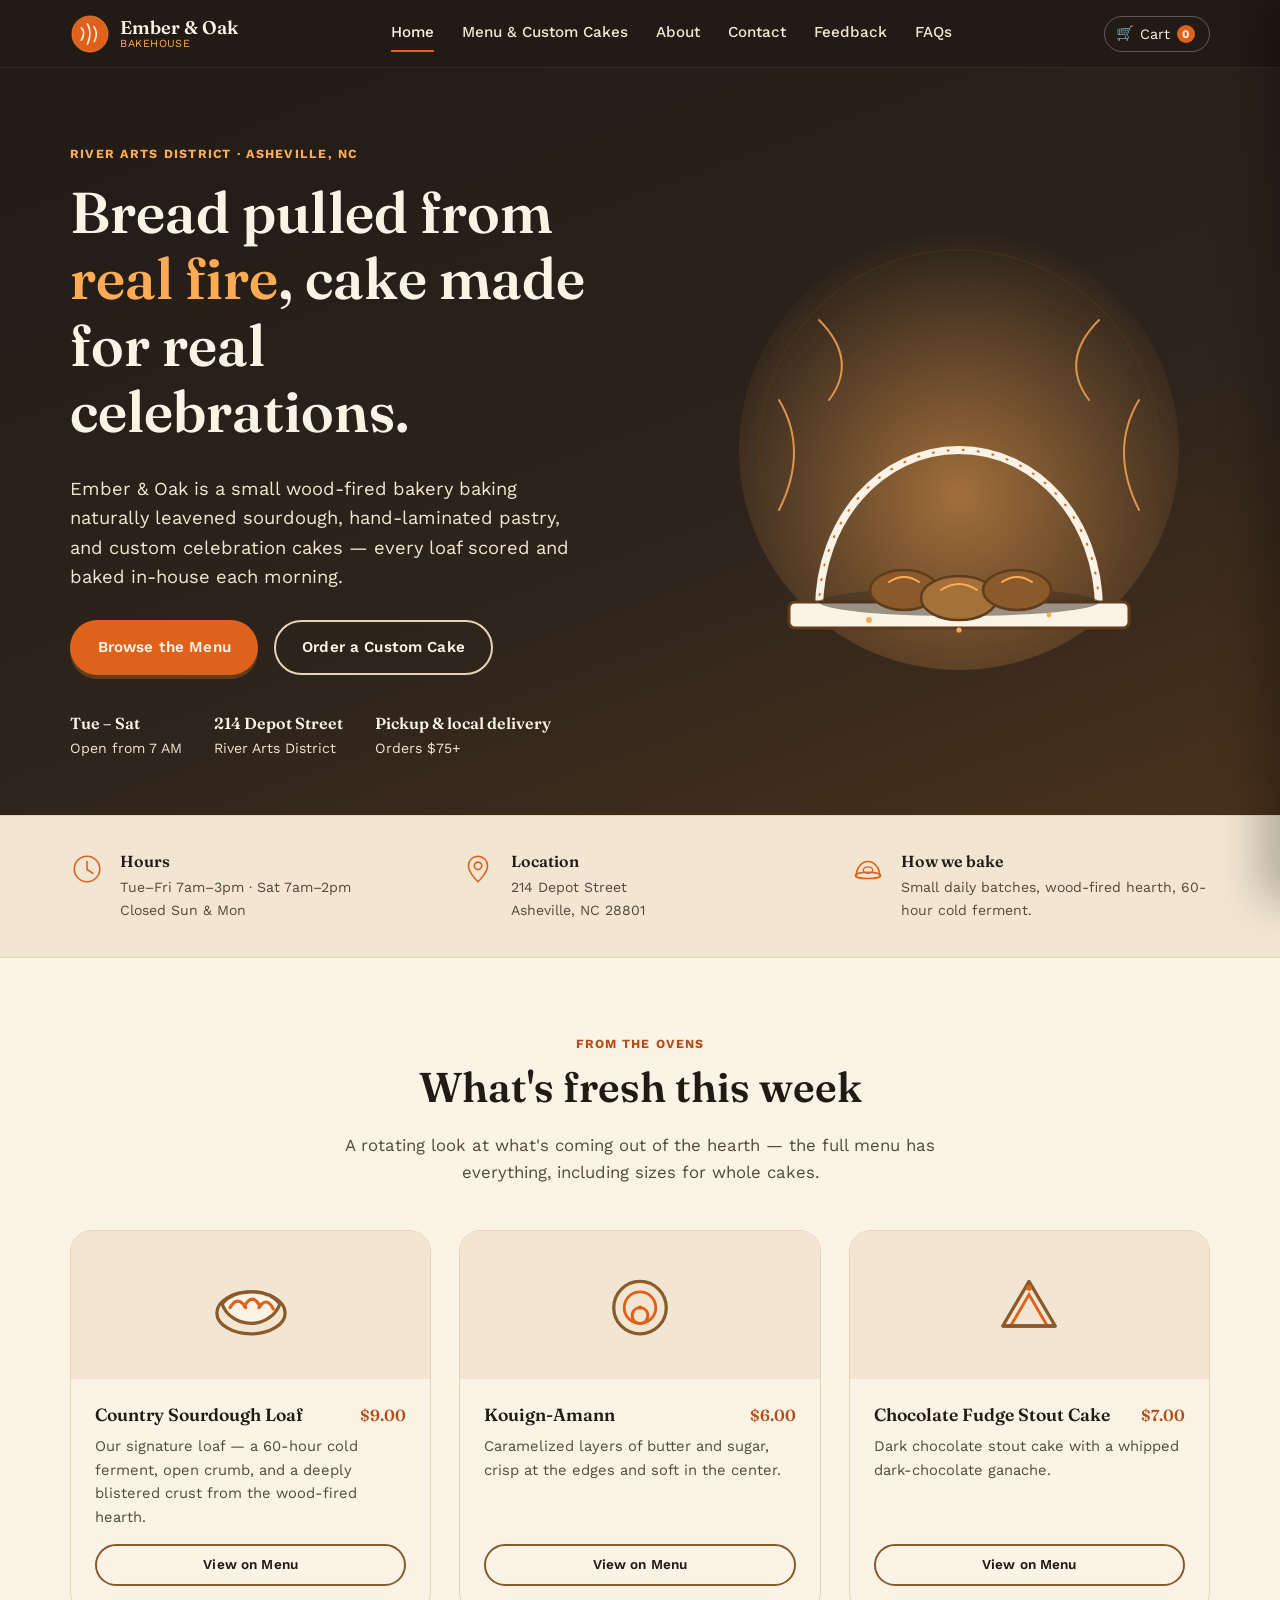
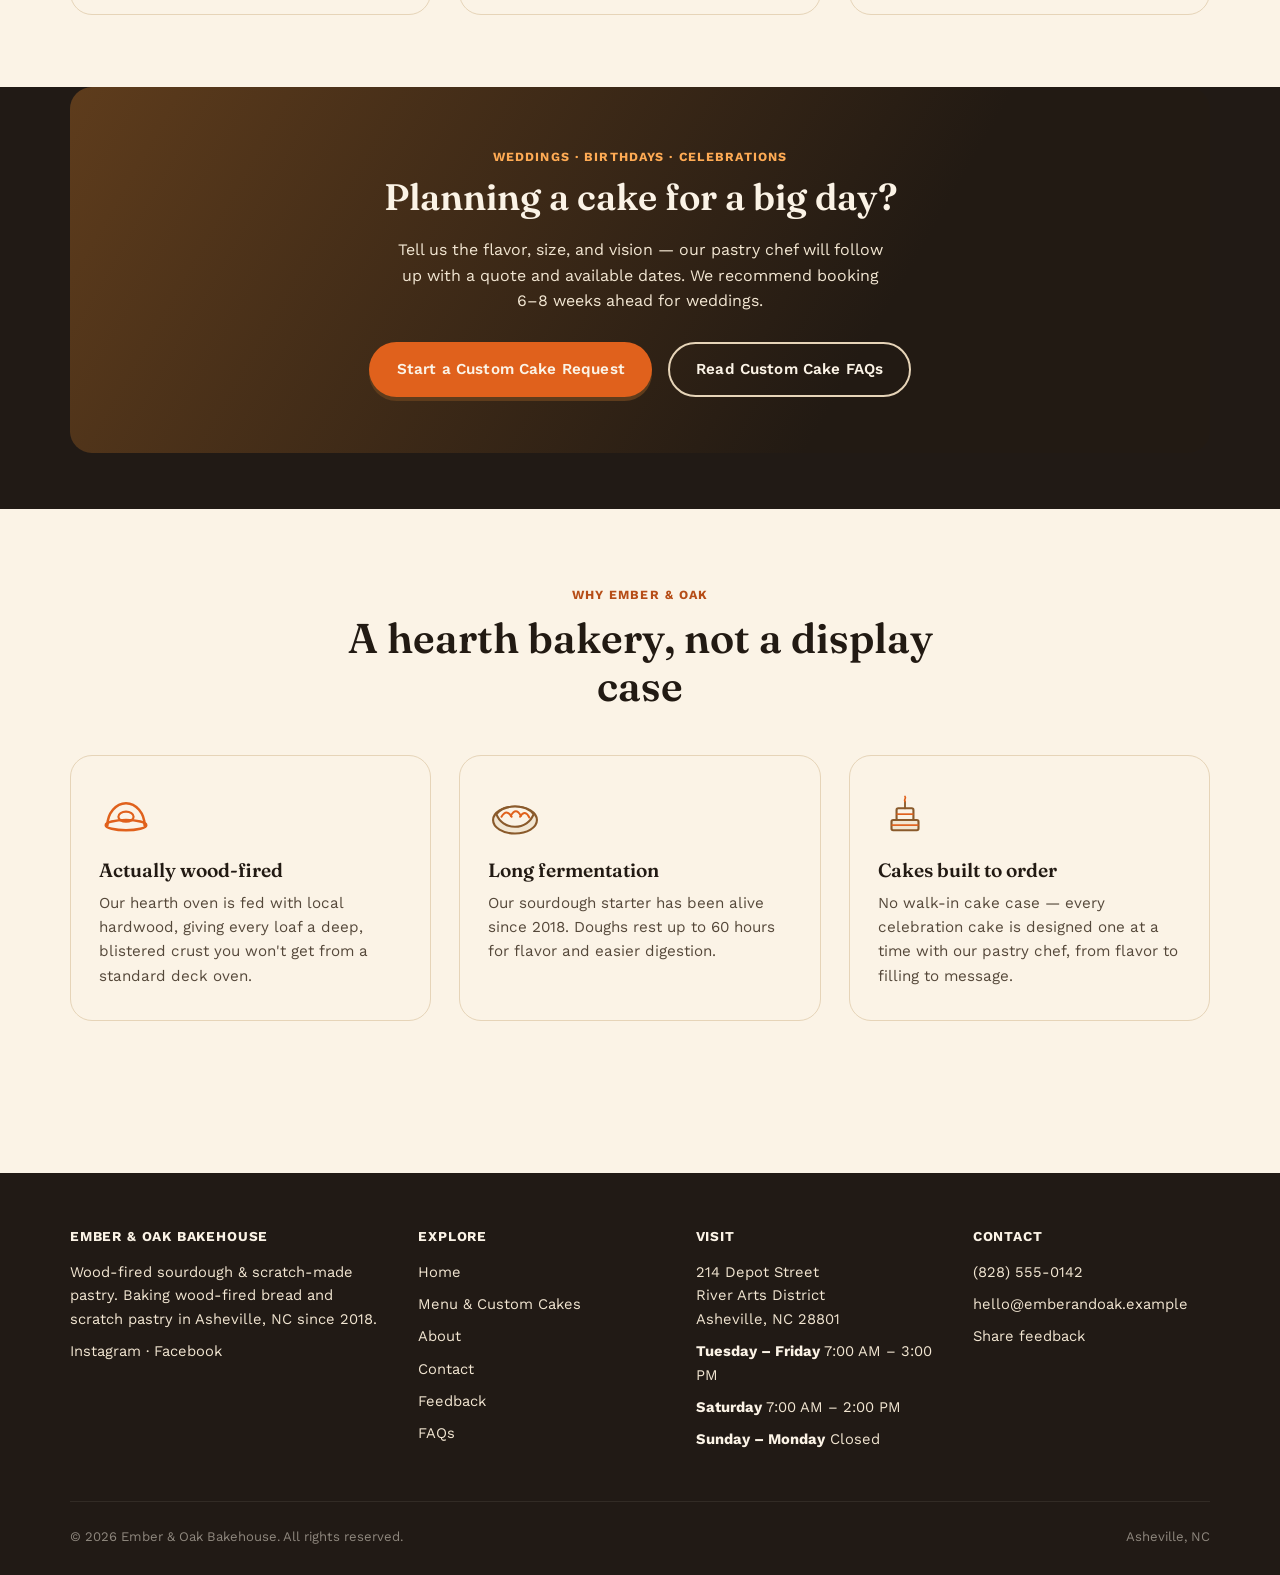
==== index.html @ a33b78ed "Updated1/9/26" ====
<!DOCTYPE html>
<html lang="en">
<head>
  <meta charset="UTF-8">
  <meta name="viewport" content="width=device-width, initial-scale=1.0">
  <title>Ember & Oak Bakehouse | Wood-Fired Bread & Custom Cakes in Asheville, NC</title>
  <meta name="description" content="Ember & Oak Bakehouse is a wood-fired sourdough bakery and custom cake studio in Asheville's River Arts District. Order breads, pastries, and custom celebration cakes.">
  <link rel="icon" href="images/logo-mark.svg" type="image/svg+xml">
  <link rel="preconnect" href="https://fonts.googleapis.com">
  <link rel="preconnect" href="https://fonts.gstatic.com" crossorigin>
  <link href="https://fonts.googleapis.com/css2?family=Fraunces:opsz,wght@9..144,500;9..144,600;9..144,700&family=Work+Sans:wght@400;500;600;700&display=swap" rel="stylesheet">
  <link rel="stylesheet" href="css/styles.css">
</head>
<body data-page="home">
  <a class="skip-link" href="#main">Skip to content</a>
  <div id="siteHeader"></div>

  <main id="main">
    <section class="hero">
      <div class="container hero__inner">
        <div>
          <span class="hero__eyebrow">River Arts District · Asheville, NC</span>
          <h1>Bread pulled from <em>real fire</em>, cake made for real celebrations.</h1>
          <p class="hero__lead">Ember & Oak is a small wood-fired bakery baking naturally leavened sourdough, hand-laminated pastry, and custom celebration cakes — every loaf scored and baked in-house each morning.</p>
          <div class="hero__actions">
            <a href="menu.html" class="btn btn-primary">Browse the Menu</a>
            <a href="menu.html#custom-cakes" class="btn btn-secondary">Order a Custom Cake</a>
          </div>
          <div class="hero__meta">
            <div><strong>Tue – Sat</strong>Open from 7 AM</div>
            <div><strong>214 Depot Street</strong>River Arts District</div>
            <div><strong>Pickup & local delivery</strong>Orders $75+</div>
          </div>
        </div>
        <div class="hero__art">
          <img src="images/hero-oven.svg" alt="Illustration of loaves baking in a wood-fired hearth oven" width="480" height="480">
        </div>
      </div>
    </section>

    <section class="snapshot-band">
      <div class="container snapshot-grid">
        <div class="snapshot-item">
          <img src="images/icon-clock.svg" alt="" class="snapshot-item__icon" width="34" height="34">
          <div>
            <h3>Hours</h3>
            <p>Tue–Fri 7am–3pm · Sat 7am–2pm<br>Closed Sun & Mon</p>
          </div>
        </div>
        <div class="snapshot-item">
          <img src="images/icon-pin.svg" alt="" class="snapshot-item__icon" width="34" height="34">
          <div>
            <h3>Location</h3>
            <p>214 Depot Street<br>Asheville, NC 28801</p>
          </div>
        </div>
        <div class="snapshot-item">
          <img src="images/icon-oven.svg" alt="" class="snapshot-item__icon" width="34" height="34">
          <div>
            <h3>How we bake</h3>
            <p>Small daily batches, wood-fired hearth, 60-hour cold ferment.</p>
          </div>
        </div>
      </div>
    </section>

    <section class="section">
      <div class="container">
        <div class="section-head center">
          <span class="eyebrow">From the Ovens</span>
          <h2>What's fresh this week</h2>
          <p>A rotating look at what's coming out of the hearth — the full menu has everything, including sizes for whole cakes.</p>
        </div>
        <div class="grid-3" id="featuredProducts"></div>
      </div>
    </section>

    <section class="section section--charcoal" style="padding-top:0;padding-bottom:3.5rem;">
      <div class="container">
        <div class="cta-band" style="margin:0;">
          <span class="eyebrow" style="color:var(--ember-light)">Weddings · Birthdays · Celebrations</span>
          <h2>Planning a cake for a big day?</h2>
          <p>Tell us the flavor, size, and vision — our pastry chef will follow up with a quote and available dates. We recommend booking 6–8 weeks ahead for weddings.</p>
          <div class="cta-band__actions">
            <a href="menu.html#custom-cakes" class="btn btn-primary">Start a Custom Cake Request</a>
            <a href="faq.html#custom-cakes" class="btn btn-secondary">Read Custom Cake FAQs</a>
          </div>
        </div>
      </div>
    </section>

    <section class="section">
      <div class="container">
        <div class="section-head center">
          <span class="eyebrow">Why Ember & Oak</span>
          <h2>A hearth bakery, not a display case</h2>
        </div>
        <div class="grid-3">
          <div class="feature-card">
            <img src="images/icon-oven.svg" alt="" class="feature-card__icon" width="54" height="54">
            <h3>Actually wood-fired</h3>
            <p>Our hearth oven is fed with local hardwood, giving every loaf a deep, blistered crust you won't get from a standard deck oven.</p>
          </div>
          <div class="feature-card">
            <img src="images/icon-loaf.svg" alt="" class="feature-card__icon" width="54" height="54">
            <h3>Long fermentation</h3>
            <p>Our sourdough starter has been alive since 2018. Doughs rest up to 60 hours for flavor and easier digestion.</p>
          </div>
          <div class="feature-card">
            <img src="images/icon-cake-whole.svg" alt="" class="feature-card__icon" width="54" height="54">
            <h3>Cakes built to order</h3>
            <p>No walk-in cake case — every celebration cake is designed one at a time with our pastry chef, from flavor to filling to message.</p>
          </div>
        </div>
      </div>
    </section>
  </main>

  <div id="siteFooter"></div>

  <script src="js/config.js"></script>
  <script src="js/main.js"></script>
  <script src="js/cart.js"></script>
  <script src="js/checkout.js"></script>
  <script src="js/forms.js"></script>
  <script>
    (function () {
      const config = window.BAKERY_CONFIG;
      const featured = [
        config.menu.categories[0].items[0],
        config.menu.categories[1].items[3],
        config.menu.categories[2].items[1],
      ];
      const mount = document.getElementById("featuredProducts");
      mount.innerHTML = featured
        .map(
          (item) => `
        <div class="product-card">
          <div class="product-card__art"><img src="images/${item.icon}" alt="" width="84" height="84" loading="lazy"></div>
          <div class="product-card__body">
            <div class="product-card__row">
              <h3>${item.name}</h3>
              <span class="product-card__price">$${item.price.toFixed(2)}</span>
            </div>
            <p>${item.description}</p>
            <a href="menu.html" class="btn btn-outline btn-sm">View on Menu</a>
          </div>
        </div>`
        )
        .join("");
    })();
  </script>
</body>
</html>
---- css/styles.css ----
/* =========================================================================
   EMBER & OAK BAKEHOUSE — DESIGN SYSTEM
   Brand-specific tokens live in :root below. To re-skin for a new client,
   change the custom properties here (and the Google Fonts <link> tags in
   each page's <head>) — component rules reference tokens only.
   ========================================================================= */

:root {
  /* ---- Brand palette -----------------------------------------------
     Deliberately not the generic "cream background + terracotta accent"
     bakery template look: dominant ground is a deep warm charcoal, with
     a vivid ember/gold accent and a light "flour" tone reserved for
     content panels. --------------------------------------------------- */
  --charcoal: #211a15;
  --charcoal-soft: #2e241c;
  --charcoal-softer: #3b2e22;
  --crust: #8a5a2b;
  --crust-dark: #5e3c1c;
  --ember: #e0611c;
  --ember-light: #ffab54;
  --ember-dim: #b64d17;
  --flour: #fbf3e6;
  --flour-dim: #f2e6d2;
  --flour-line: #e6d4b8;
  --ink: #221a13;
  --ink-soft: #55483a;
  --success: #4a7a4f;
  --error: #b3402f;

  --font-display: "Fraunces", "Iowan Old Style", "Palatino Linotype", serif;
  --font-body: "Work Sans", "Segoe UI", system-ui, sans-serif;

  --container: 1180px;
  --radius-sm: 6px;
  --radius-md: 12px;
  --radius-lg: 22px;

  --shadow-soft: 0 12px 30px -14px rgba(33, 26, 21, 0.45);
  --shadow-hard: 0 4px 0 0 var(--crust-dark);
}

/* ---- Reset ------------------------------------------------------------ */
*, *::before, *::after { box-sizing: border-box; }
html { scroll-behavior: smooth; }
body {
  margin: 0;
  background: var(--flour);
  color: var(--ink);
  font-family: var(--font-body);
  font-size: 16px;
  line-height: 1.6;
  -webkit-font-smoothing: antialiased;
}
img { max-width: 100%; display: block; }
a { color: inherit; }
h1, h2, h3, h4 { font-family: var(--font-display); margin: 0 0 0.5em; line-height: 1.15; font-weight: 600; }
p { margin: 0 0 1em; }
ul { margin: 0; padding: 0; list-style: none; }
button { font-family: inherit; cursor: pointer; }
input, textarea, select { font-family: inherit; font-size: 1rem; }
:focus-visible { outline: 3px solid var(--ember); outline-offset: 2px; }

.container {
  width: 100%;
  max-width: var(--container);
  margin: 0 auto;
  padding: 0 1.25rem;
}

.visually-hidden {
  position: absolute; width: 1px; height: 1px; padding: 0; margin: -1px;
  overflow: hidden; clip: rect(0,0,0,0); white-space: nowrap; border: 0;
}

.skip-link {
  position: absolute; left: 1rem; top: -60px; background: var(--ember);
  color: var(--flour); padding: 0.75rem 1.25rem; border-radius: var(--radius-sm);
  z-index: 200; transition: top 0.2s ease;
}
.skip-link:focus { top: 1rem; }

/* ---- Signature visual motif: bread-scoring lines ----------------------
   A recurring hand-drawn "lame score" pattern (the slashes bakers cut
   into dough before baking) used as section dividers and decorative
   corner marks throughout the site — the one visual signature that ties
   back specifically to a wood-fired bread bakery. ------------------------ */
.score-divider {
  display: block;
  width: 100%;
  height: 28px;
  margin: 0 auto;
}
.score-divider--light path { stroke: var(--flour-dim); }
.score-divider--ember path { stroke: var(--ember); }
.score-divider path {
  fill: none;
  stroke: var(--crust);
  stroke-width: 2.5;
  stroke-linecap: round;
}

/* ---- Buttons ------------------------------------------------------------ */
.btn {
  display: inline-flex;
  align-items: center;
  justify-content: center;
  gap: 0.5rem;
  font-family: var(--font-body);
  font-weight: 600;
  font-size: 0.95rem;
  letter-spacing: 0.01em;
  padding: 0.85rem 1.6rem;
  border-radius: 999px;
  border: 2px solid transparent;
  text-decoration: none;
  transition: transform 0.15s ease, box-shadow 0.15s ease, background 0.15s ease;
  white-space: nowrap;
}
.btn:active { transform: translateY(1px); }
.btn-primary {
  background: var(--ember);
  color: var(--flour);
  box-shadow: var(--shadow-hard);
}
.btn-primary:hover { background: var(--ember-light); }
.btn-secondary {
  background: transparent;
  color: var(--flour);
  border-color: var(--flour-line);
}
.btn-secondary:hover { border-color: var(--ember-light); color: var(--ember-light); }
.btn-outline {
  background: transparent;
  color: var(--ink);
  border-color: var(--crust);
}
.btn-outline:hover { background: var(--crust); color: var(--flour); }
.btn-block { width: 100%; }
.btn-sm { padding: 0.5rem 1rem; font-size: 0.85rem; }
.btn[disabled] { opacity: 0.55; cursor: not-allowed; }

/* ---- Header ------------------------------------------------------------ */
.site-header {
  position: sticky;
  top: 0;
  z-index: 100;
  background: var(--charcoal);
  color: var(--flour);
  border-bottom: 1px solid rgba(251, 243, 230, 0.08);
}
.site-header__bar {
  display: flex;
  align-items: center;
  justify-content: space-between;
  padding: 0.85rem 1.25rem;
  max-width: var(--container);
  margin: 0 auto;
  gap: 1rem;
}
.brand {
  display: flex;
  align-items: center;
  gap: 0.65rem;
  text-decoration: none;
  color: var(--flour);
}
.brand__mark { width: 40px; height: 40px; flex-shrink: 0; }
.brand__text { display: flex; flex-direction: column; line-height: 1.1; }
.brand__name { font-family: var(--font-display); font-size: 1.15rem; font-weight: 600; }
.brand__tagline { font-size: 0.68rem; letter-spacing: 0.04em; text-transform: uppercase; color: var(--ember-light); }

.main-nav {
  display: flex;
  align-items: center;
  gap: 1.75rem;
}
.main-nav a {
  text-decoration: none;
  color: var(--flour-dim);
  font-size: 0.95rem;
  font-weight: 500;
  padding: 0.35rem 0;
  border-bottom: 2px solid transparent;
  transition: color 0.15s ease, border-color 0.15s ease;
}
.main-nav a:hover, .main-nav a[aria-current="page"] { color: var(--flour); border-color: var(--ember); }

.header-actions { display: flex; align-items: center; gap: 0.75rem; }

.cart-btn {
  position: relative;
  display: inline-flex;
  align-items: center;
  gap: 0.4rem;
  background: transparent;
  border: 1.5px solid rgba(251, 243, 230, 0.3);
  color: var(--flour);
  border-radius: 999px;
  padding: 0.5rem 0.9rem 0.5rem 0.7rem;
  font-size: 0.9rem;
}
.cart-btn:hover { border-color: var(--ember-light); }
.cart-count {
  background: var(--ember);
  color: var(--flour);
  font-size: 0.72rem;
  font-weight: 700;
  min-width: 18px;
  height: 18px;
  border-radius: 999px;
  display: inline-flex;
  align-items: center;
  justify-content: center;
  padding: 0 4px;
}

.nav-toggle {
  display: none;
  background: transparent;
  border: 1px solid rgba(251,243,230,0.3);
  border-radius: var(--radius-sm);
  color: var(--flour);
  padding: 0.5rem 0.65rem;
}

@media (max-width: 880px) {
  .main-nav {
    position: absolute;
    top: 100%; left: 0; right: 0;
    background: var(--charcoal);
    flex-direction: column;
    align-items: flex-start;
    padding: 1rem 1.25rem 1.5rem;
    gap: 0.9rem;
    border-bottom: 1px solid rgba(251,243,230,0.08);
    display: none;
  }
  .main-nav.is-open { display: flex; }
  .nav-toggle { display: inline-flex; }
}

/* ---- Footer ------------------------------------------------------------ */
.site-footer {
  background: var(--charcoal);
  color: var(--flour-dim);
  padding: 3.5rem 0 1.75rem;
  margin-top: 5rem;
}
.footer-grid {
  display: grid;
  grid-template-columns: 1.3fr 1fr 1fr 1fr;
  gap: 2.5rem;
  padding-bottom: 2.5rem;
}
.footer-col h4 {
  color: var(--flour);
  font-size: 0.85rem;
  text-transform: uppercase;
  letter-spacing: 0.06em;
  font-family: var(--font-body);
  font-weight: 700;
  margin-bottom: 1rem;
}
.footer-col p, .footer-col li { font-size: 0.92rem; margin-bottom: 0.55rem; }
.footer-col a { text-decoration: none; color: var(--flour-dim); }
.footer-col a:hover { color: var(--ember-light); }
.footer-bottom {
  border-top: 1px solid rgba(251,243,230,0.08);
  padding-top: 1.5rem;
  font-size: 0.82rem;
  display: flex;
  justify-content: space-between;
  flex-wrap: wrap;
  gap: 0.5rem;
  color: rgba(251,243,230,0.5);
}
@media (max-width: 820px) {
  .footer-grid { grid-template-columns: 1fr 1fr; }
}
@media (max-width: 520px) {
  .footer-grid { grid-template-columns: 1fr; gap: 1.75rem; }
}

/* ---- Hero --------------------------------------------------------------- */
.hero {
  background: linear-gradient(160deg, var(--charcoal) 0%, var(--charcoal-soft) 60%, var(--crust-dark) 130%);
  color: var(--flour);
  padding: 4.5rem 0 3.5rem;
  position: relative;
  overflow: hidden;
}
.hero__inner {
  display: grid;
  grid-template-columns: 1.1fr 0.9fr;
  gap: 3rem;
  align-items: center;
}
.hero__eyebrow {
  display: inline-flex;
  align-items: center;
  gap: 0.5rem;
  color: var(--ember-light);
  text-transform: uppercase;
  letter-spacing: 0.1em;
  font-size: 0.78rem;
  font-weight: 700;
  margin-bottom: 1rem;
}
.hero h1 {
  font-size: clamp(2.4rem, 5vw, 3.6rem);
  max-width: 14ch;
}
.hero h1 em {
  font-style: normal;
  color: var(--ember-light);
}
.hero__lead {
  font-size: 1.15rem;
  color: var(--flour-dim);
  max-width: 46ch;
  margin-bottom: 1.75rem;
}
.hero__actions { display: flex; gap: 1rem; flex-wrap: wrap; margin-bottom: 2.25rem; }
.hero__meta {
  display: flex;
  gap: 2rem;
  flex-wrap: wrap;
  font-size: 0.88rem;
  color: var(--flour-dim);
}
.hero__meta strong { display: block; color: var(--flour); font-family: var(--font-display); font-size: 1rem; font-weight: 600; }
.hero__art { position: relative; }
.hero__art svg { width: 100%; height: auto; }

@media (max-width: 900px) {
  .hero__inner { grid-template-columns: 1fr; }
  .hero__art { order: -1; max-width: 320px; margin: 0 auto; }
}

/* ---- Section scaffolding ------------------------------------------------ */
.section { padding: 4.5rem 0; }
.section--tight { padding: 3rem 0; }
.section--charcoal { background: var(--charcoal); color: var(--flour); }
.section--soft { background: var(--flour-dim); }
.section-head { max-width: 60ch; margin-bottom: 2.75rem; }
.section-head.center { margin-left: auto; margin-right: auto; text-align: center; }
.eyebrow {
  display: inline-block;
  color: var(--ember-dim);
  text-transform: uppercase;
  font-weight: 700;
  letter-spacing: 0.09em;
  font-size: 0.78rem;
  margin-bottom: 0.6rem;
}
.section--charcoal .eyebrow { color: var(--ember-light); }
.section-head h2 { font-size: clamp(1.9rem, 3.4vw, 2.6rem); }
.section-head p { color: var(--ink-soft); font-size: 1.05rem; }
.section--charcoal .section-head p { color: var(--flour-dim); }

/* ---- Cards / grids ------------------------------------------------------- */
.grid-3 { display: grid; grid-template-columns: repeat(3, 1fr); gap: 1.75rem; }
.grid-2 { display: grid; grid-template-columns: repeat(2, 1fr); gap: 1.75rem; }
@media (max-width: 900px) { .grid-3 { grid-template-columns: repeat(2, 1fr); } }
@media (max-width: 620px) { .grid-3, .grid-2 { grid-template-columns: 1fr; } }

.feature-card {
  background: var(--flour);
  border: 1px solid var(--flour-line);
  border-radius: var(--radius-lg);
  padding: 2rem 1.75rem;
  transition: transform 0.2s ease, box-shadow 0.2s ease;
}
.feature-card:hover { transform: translateY(-4px); box-shadow: var(--shadow-soft); }
.feature-card__icon { width: 54px; height: 54px; margin-bottom: 1.1rem; }
.feature-card h3 { font-size: 1.2rem; }
.feature-card p { color: var(--ink-soft); margin-bottom: 0; font-size: 0.95rem; }

/* ---- Featured product cards (home) --------------------------------------- */
.product-card {
  background: var(--flour);
  border: 1px solid var(--flour-line);
  border-radius: var(--radius-lg);
  overflow: hidden;
  display: flex;
  flex-direction: column;
}
.product-card__art {
  background: var(--flour-dim);
  padding: 2rem;
  display: flex;
  align-items: center;
  justify-content: center;
}
.product-card__art img { width: 84px; height: 84px; }
.product-card__body { padding: 1.5rem 1.5rem 1.75rem; display: flex; flex-direction: column; flex: 1; }
.product-card__row { display: flex; justify-content: space-between; align-items: baseline; gap: 0.75rem; margin-bottom: 0.4rem; }
.product-card h3 { font-size: 1.1rem; margin-bottom: 0; }
.product-card__price { font-family: var(--font-display); color: var(--ember-dim); font-weight: 600; white-space: nowrap; }
.product-card p { color: var(--ink-soft); font-size: 0.92rem; flex: 1; }
.product-card__tags { display: flex; flex-wrap: wrap; gap: 0.4rem; margin-bottom: 1rem; }
.tag {
  font-size: 0.7rem;
  text-transform: uppercase;
  letter-spacing: 0.03em;
  color: var(--crust-dark);
  background: var(--flour-dim);
  border: 1px solid var(--flour-line);
  padding: 0.2rem 0.55rem;
  border-radius: 999px;
}

/* ---- Menu page ------------------------------------------------------------ */
.menu-jump {
  display: flex;
  gap: 0.6rem;
  flex-wrap: wrap;
  padding: 1.25rem 0;
  position: sticky;
  top: 73px;
  background: var(--flour);
  z-index: 40;
  border-bottom: 1px solid var(--flour-line);
}
.menu-jump a {
  text-decoration: none;
  font-size: 0.88rem;
  font-weight: 600;
  color: var(--ink-soft);
  background: var(--flour-dim);
  border: 1px solid var(--flour-line);
  padding: 0.45rem 1rem;
  border-radius: 999px;
}
.menu-jump a:hover, .menu-jump a.is-active { color: var(--flour); background: var(--crust); border-color: var(--crust); }

.menu-category { padding: 3.5rem 0; scroll-margin-top: 130px; }
.menu-category__head { max-width: 62ch; margin-bottom: 2.25rem; }
.menu-category__head h2 { font-size: 2rem; }
.menu-category__head p { color: var(--ink-soft); }

.menu-grid { display: grid; grid-template-columns: repeat(2, 1fr); gap: 1.25rem; }
@media (max-width: 720px) { .menu-grid { grid-template-columns: 1fr; } }

.menu-item {
  display: flex;
  gap: 1.1rem;
  background: var(--flour);
  border: 1px solid var(--flour-line);
  border-radius: var(--radius-md);
  padding: 1.1rem;
}
.menu-item__icon {
  width: 60px; height: 60px; flex-shrink: 0;
  background: var(--flour-dim);
  border-radius: var(--radius-sm);
  display: flex; align-items: center; justify-content: center;
}
.menu-item__icon img { width: 38px; height: 38px; }
.menu-item__body { flex: 1; min-width: 0; }
.menu-item__row { display: flex; justify-content: space-between; gap: 0.75rem; align-items: baseline; }
.menu-item__row h3 { font-size: 1.02rem; margin-bottom: 0.25rem; }
.menu-item__price { font-family: var(--font-display); font-weight: 600; color: var(--ember-dim); white-space: nowrap; }
.menu-item p { font-size: 0.88rem; color: var(--ink-soft); margin-bottom: 0.6rem; }
.menu-item__foot { display: flex; align-items: center; justify-content: space-between; gap: 0.75rem; flex-wrap: wrap; }
.menu-item__sizes { display: flex; gap: 0.4rem; }
.menu-item__sizes select { border: 1px solid var(--flour-line); border-radius: var(--radius-sm); padding: 0.35rem 0.5rem; background: var(--flour); }

.qty-add { display: flex; align-items: center; gap: 0.5rem; }
.add-btn {
  background: var(--ink);
  color: var(--flour);
  border: none;
  border-radius: 999px;
  padding: 0.45rem 1rem;
  font-size: 0.85rem;
  font-weight: 600;
}
.add-btn:hover { background: var(--ember); }
.add-btn.is-added { background: var(--success); }

/* ---- Cart drawer ----------------------------------------------------------- */
.cart-overlay {
  position: fixed; inset: 0; background: rgba(33,26,21,0.55);
  z-index: 150; opacity: 0; pointer-events: none; transition: opacity 0.2s ease;
}
.cart-overlay.is-open { opacity: 1; pointer-events: auto; }

.cart-drawer {
  position: fixed; top: 0; right: 0; bottom: 0;
  width: min(420px, 100%);
  background: var(--flour);
  z-index: 160;
  box-shadow: -20px 0 40px rgba(0,0,0,0.25);
  transform: translateX(100%);
  transition: transform 0.25s ease;
  display: flex;
  flex-direction: column;
}
.cart-drawer.is-open { transform: translateX(0); }
.cart-drawer__head {
  display: flex; align-items: center; justify-content: space-between;
  padding: 1.25rem 1.5rem; border-bottom: 1px solid var(--flour-line);
  background: var(--charcoal); color: var(--flour);
}
.cart-drawer__head h2 { font-size: 1.3rem; margin: 0; }
.cart-close { background: transparent; border: none; color: var(--flour); font-size: 1.4rem; line-height: 1; padding: 0.25rem; }
.cart-drawer__items { flex: 1; overflow-y: auto; padding: 1rem 1.5rem; }
.cart-empty { text-align: center; color: var(--ink-soft); padding: 3rem 1rem; }
.cart-line { display: flex; gap: 0.9rem; padding: 1rem 0; border-bottom: 1px solid var(--flour-line); }
.cart-line__icon { width: 46px; height: 46px; background: var(--flour-dim); border-radius: var(--radius-sm); flex-shrink: 0; display: flex; align-items: center; justify-content: center; }
.cart-line__icon img { width: 28px; height: 28px; }
.cart-line__body { flex: 1; min-width: 0; }
.cart-line__title { font-weight: 600; font-size: 0.92rem; }
.cart-line__variant { font-size: 0.78rem; color: var(--ink-soft); }
.cart-line__controls { display: flex; align-items: center; gap: 0.6rem; margin-top: 0.5rem; }
.qty-stepper { display: inline-flex; align-items: center; border: 1px solid var(--flour-line); border-radius: 999px; }
.qty-stepper button { background: transparent; border: none; width: 26px; height: 26px; font-size: 1rem; }
.qty-stepper span { min-width: 20px; text-align: center; font-size: 0.85rem; }
.cart-line__remove { background: none; border: none; color: var(--error); font-size: 0.78rem; text-decoration: underline; padding: 0; }
.cart-line__price { font-family: var(--font-display); font-weight: 600; white-space: nowrap; }
.cart-drawer__foot { border-top: 1px solid var(--flour-line); padding: 1.25rem 1.5rem 1.5rem; }
.cart-total-row { display: flex; justify-content: space-between; font-size: 1.05rem; font-weight: 700; margin-bottom: 1rem; }
.cart-note { font-size: 0.78rem; color: var(--ink-soft); margin-top: 0.75rem; text-align: center; }

/* ---- Custom cake form ------------------------------------------------------ */
.form-card {
  background: var(--flour);
  border: 1px solid var(--flour-line);
  border-radius: var(--radius-lg);
  padding: 2.25rem;
}
.form-grid { display: grid; grid-template-columns: 1fr 1fr; gap: 1.25rem; }
@media (max-width: 640px) { .form-grid { grid-template-columns: 1fr; } }
.field { margin-bottom: 1.25rem; }
.field label {
  display: block;
  font-weight: 600;
  font-size: 0.88rem;
  margin-bottom: 0.4rem;
}
.field .hint { font-weight: 400; color: var(--ink-soft); font-size: 0.78rem; display: block; margin-top: 0.3rem; }
.field input[type="text"],
.field input[type="email"],
.field input[type="tel"],
.field input[type="date"],
.field input[type="number"],
.field select,
.field textarea {
  width: 100%;
  border: 1.5px solid var(--flour-line);
  border-radius: var(--radius-sm);
  padding: 0.7rem 0.85rem;
  background: #fff;
  color: var(--ink);
}
.field textarea { resize: vertical; min-height: 110px; }
.field input:focus, .field select:focus, .field textarea:focus { border-color: var(--ember); }
.field.has-error input, .field.has-error select, .field.has-error textarea { border-color: var(--error); }
.field-error { color: var(--error); font-size: 0.8rem; margin-top: 0.35rem; display: none; }
.field.has-error .field-error { display: block; }

.radio-group, .checkbox-group { display: flex; flex-wrap: wrap; gap: 0.6rem; }
.pill-choice { position: relative; }
.pill-choice input { position: absolute; opacity: 0; }
.pill-choice span {
  display: inline-flex;
  align-items: center;
  padding: 0.5rem 1rem;
  border-radius: 999px;
  border: 1.5px solid var(--flour-line);
  font-size: 0.85rem;
  cursor: pointer;
  transition: all 0.15s ease;
}
.pill-choice input:checked + span { background: var(--ink); border-color: var(--ink); color: var(--flour); }
.pill-choice input:focus-visible + span { outline: 3px solid var(--ember); outline-offset: 2px; }

.form-success {
  display: none;
  text-align: center;
  padding: 3rem 1.5rem;
}
.form-success.is-visible { display: block; }
.form-success__icon { width: 64px; height: 64px; margin: 0 auto 1.25rem; }
.form-success h3 { font-size: 1.4rem; }
.form-success p { color: var(--ink-soft); max-width: 42ch; margin: 0 auto; }

.form-status {
  display: none;
  border-radius: var(--radius-sm);
  padding: 0.85rem 1rem;
  font-size: 0.88rem;
  margin-bottom: 1.25rem;
}
.form-status.is-visible { display: block; }
.form-status--error { background: #fbe6e1; color: var(--error); }

/* ---- FAQ accordion ---------------------------------------------------------- */
.accordion { max-width: 780px; margin: 0 auto; }
.accordion-group { margin-bottom: 2.75rem; }
.accordion-group h2 { font-size: 1.35rem; margin-bottom: 1rem; color: var(--ember-dim); }
.accordion-item {
  border-bottom: 1px solid var(--flour-line);
}
.accordion-trigger {
  width: 100%;
  display: flex;
  align-items: center;
  justify-content: space-between;
  gap: 1rem;
  background: none;
  border: none;
  text-align: left;
  padding: 1.15rem 0;
  font-family: var(--font-display);
  font-size: 1.05rem;
  font-weight: 600;
  color: var(--ink);
}
.accordion-trigger__icon {
  flex-shrink: 0;
  width: 26px; height: 26px;
  border-radius: 999px;
  border: 1.5px solid var(--crust);
  display: flex; align-items: center; justify-content: center;
  position: relative;
}
.accordion-trigger__icon::before, .accordion-trigger__icon::after {
  content: ""; position: absolute; background: var(--crust);
}
.accordion-trigger__icon::before { width: 11px; height: 2px; }
.accordion-trigger__icon::after { width: 2px; height: 11px; transition: transform 0.2s ease; }
.accordion-item.is-open .accordion-trigger__icon::after { transform: scaleY(0); }
.accordion-panel {
  max-height: 0;
  overflow: hidden;
  transition: max-height 0.25s ease;
}
.accordion-panel__inner { padding-bottom: 1.25rem; color: var(--ink-soft); font-size: 0.95rem; max-width: 68ch; }

/* ---- Contact / map ----------------------------------------------------------- */
.contact-grid { display: grid; grid-template-columns: 1fr 1fr; gap: 3rem; align-items: start; }
@media (max-width: 900px) { .contact-grid { grid-template-columns: 1fr; } }
.info-list { margin-top: 1.5rem; }
.info-list li { display: flex; gap: 0.9rem; padding: 0.9rem 0; border-bottom: 1px solid var(--flour-line); }
.info-list__icon { width: 22px; height: 22px; flex-shrink: 0; margin-top: 2px; }
.info-list strong { display: block; font-size: 0.95rem; }
.info-list a.tap-to-call {
  font-family: var(--font-display);
  font-size: 1.15rem;
  color: var(--ember-dim);
  text-decoration: none;
  font-weight: 600;
}
.map-embed { border-radius: var(--radius-md); overflow: hidden; border: 1px solid var(--flour-line); margin-top: 2rem; }
.map-embed iframe { width: 100%; height: 280px; border: 0; display: block; }

/* ---- About page --------------------------------------------------------------- */
.team-card { text-align: center; }
.team-card__portrait {
  width: 96px; height: 96px; margin: 0 auto 1rem;
  border-radius: 50%;
  background: var(--charcoal);
  display: flex; align-items: center; justify-content: center;
}
.team-card__portrait svg, .team-card__portrait img { width: 46px; height: 46px; }
.team-card h3 { font-size: 1.05rem; margin-bottom: 0.15rem; }
.team-card .role { color: var(--ember-dim); font-size: 0.82rem; font-weight: 600; text-transform: uppercase; letter-spacing: 0.03em; margin-bottom: 0.75rem; }
.team-card p { font-size: 0.9rem; color: var(--ink-soft); }

.stat-row { display: flex; justify-content: center; gap: 3.5rem; flex-wrap: wrap; margin: 2.5rem 0; }
.stat { text-align: center; }
.stat strong { display: block; font-family: var(--font-display); font-size: 2.2rem; color: var(--ember-light); }
.stat span { font-size: 0.8rem; text-transform: uppercase; letter-spacing: 0.05em; color: var(--flour-dim); }

/* ---- Utility banner (e.g. hours snapshot on home) ------------------------------ */
.snapshot-band {
  background: var(--flour-dim);
  border-top: 1px solid var(--flour-line);
  border-bottom: 1px solid var(--flour-line);
  padding: 2.25rem 0;
}
.snapshot-grid { display: grid; grid-template-columns: repeat(3, 1fr); gap: 2rem; }
@media (max-width: 780px) { .snapshot-grid { grid-template-columns: 1fr; gap: 1.5rem; } }
.snapshot-item { display: flex; gap: 1rem; align-items: flex-start; }
.snapshot-item__icon { width: 34px; height: 34px; flex-shrink: 0; }
.snapshot-item h3 { font-size: 1rem; margin-bottom: 0.35rem; }
.snapshot-item p { font-size: 0.88rem; color: var(--ink-soft); margin-bottom: 0; }

/* ---- CTA band ------------------------------------------------------------------ */
.cta-band {
  background: linear-gradient(120deg, var(--crust-dark), var(--ink) 70%);
  color: var(--flour);
  border-radius: var(--radius-lg);
  padding: 3.5rem 3rem;
  text-align: center;
  margin: 0 1.25rem;
}
.cta-band h2 { font-size: clamp(1.7rem, 3vw, 2.3rem); }
.cta-band p { color: var(--flour-dim); max-width: 50ch; margin: 0 auto 1.75rem; }
.cta-band__actions { display: flex; gap: 1rem; justify-content: center; flex-wrap: wrap; }

/* ---- Breadcrumb / page intro banner (interior pages) --------------------------- */
.page-banner {
  background: var(--charcoal);
  color: var(--flour);
  padding: 3.25rem 0 2.5rem;
}
.page-banner .eyebrow { color: var(--ember-light); }
.page-banner h1 { font-size: clamp(2rem, 4vw, 2.8rem); max-width: 26ch; }
.page-banner p { color: var(--flour-dim); max-width: 60ch; font-size: 1.05rem; margin-bottom: 0; }

/* ---- Misc ----------------------------------------------------------------------- */
.badge-list { display: flex; gap: 0.6rem; flex-wrap: wrap; margin-top: 1rem; }
.toast {
  position: fixed;
  bottom: 1.5rem; left: 50%; transform: translateX(-50%) translateY(20px);
  background: var(--ink); color: var(--flour);
  padding: 0.8rem 1.4rem; border-radius: 999px;
  font-size: 0.88rem; font-weight: 600;
  box-shadow: var(--shadow-soft);
  opacity: 0; pointer-events: none;
  transition: opacity 0.2s ease, transform 0.2s ease;
  z-index: 200;
}
.toast.is-visible { opacity: 1; transform: translateX(-50%) translateY(0); }

.policy-list li { padding-left: 1.4rem; position: relative; margin-bottom: 0.6rem; font-size: 0.95rem; color: var(--ink-soft); }
.policy-list li::before {
  content: ""; position: absolute; left: 0; top: 0.5em;
  width: 8px; height: 8px; border-radius: 50%; background: var(--ember);
}
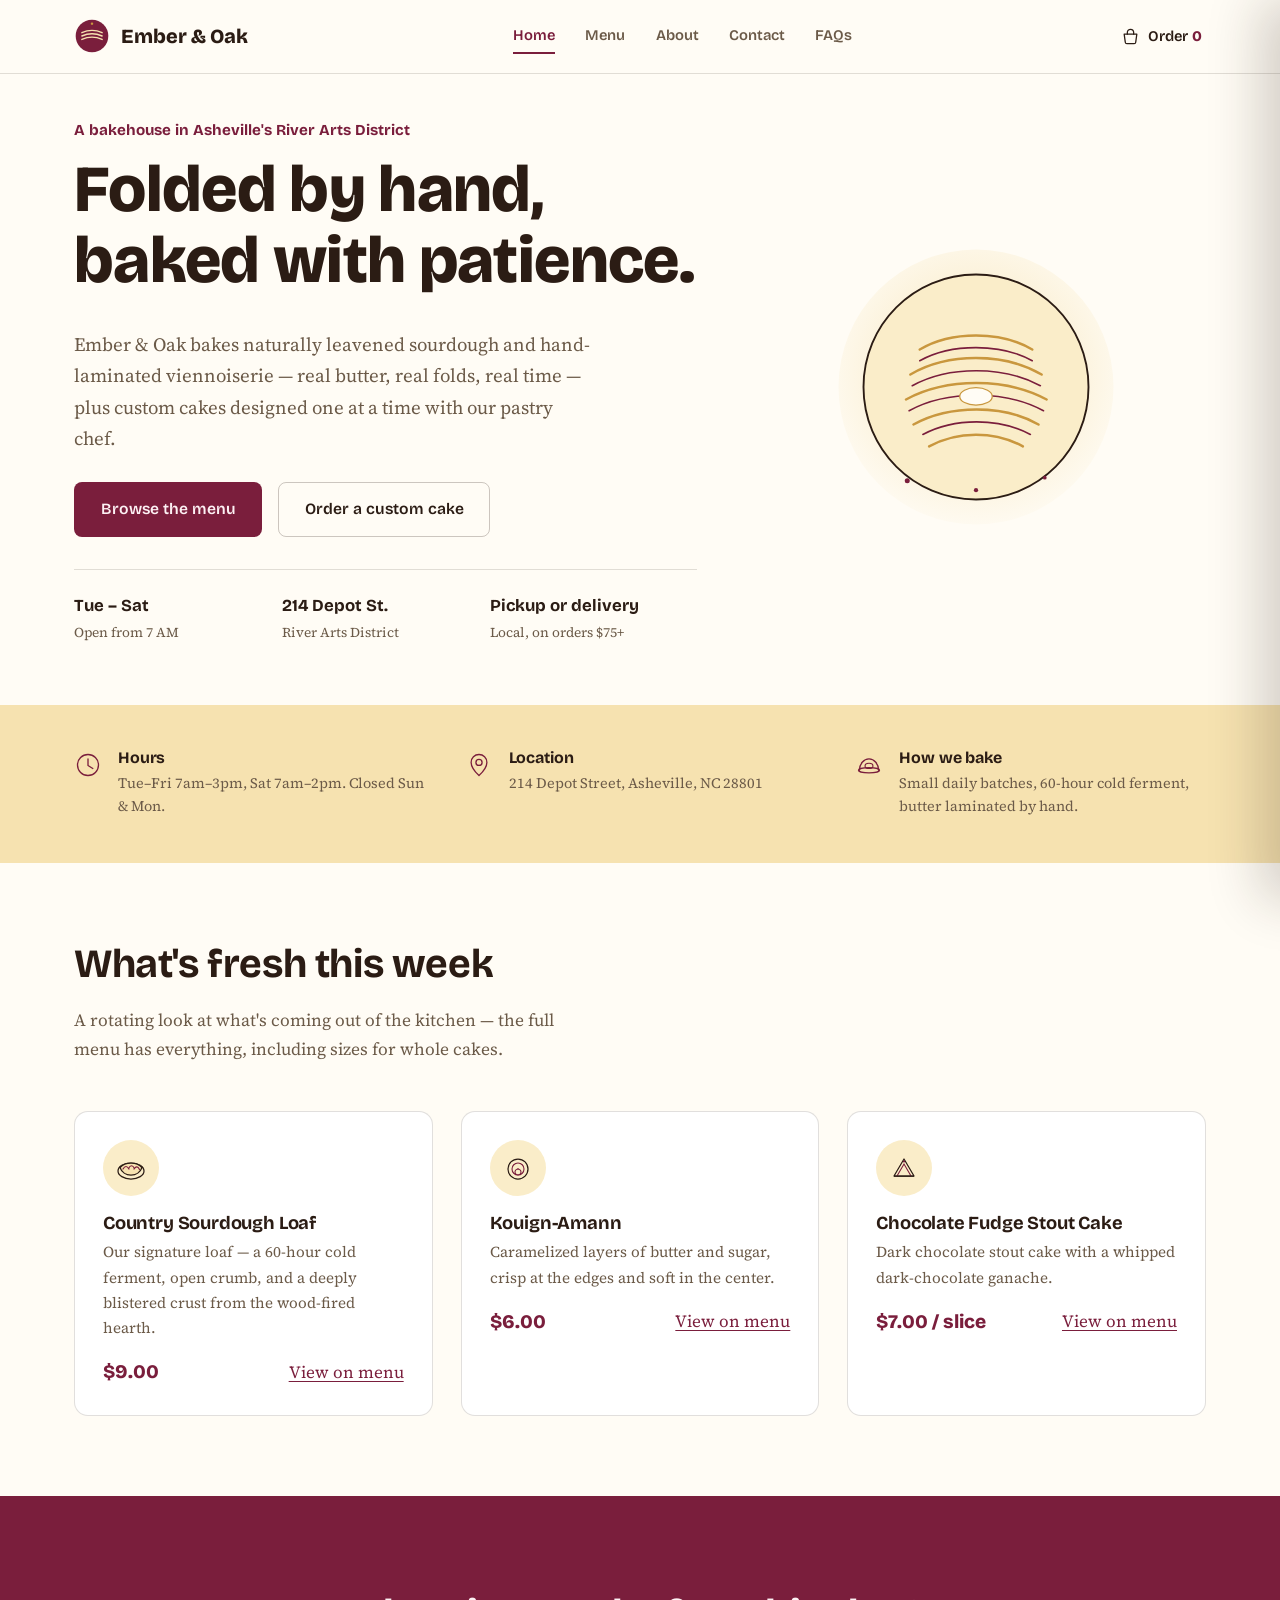
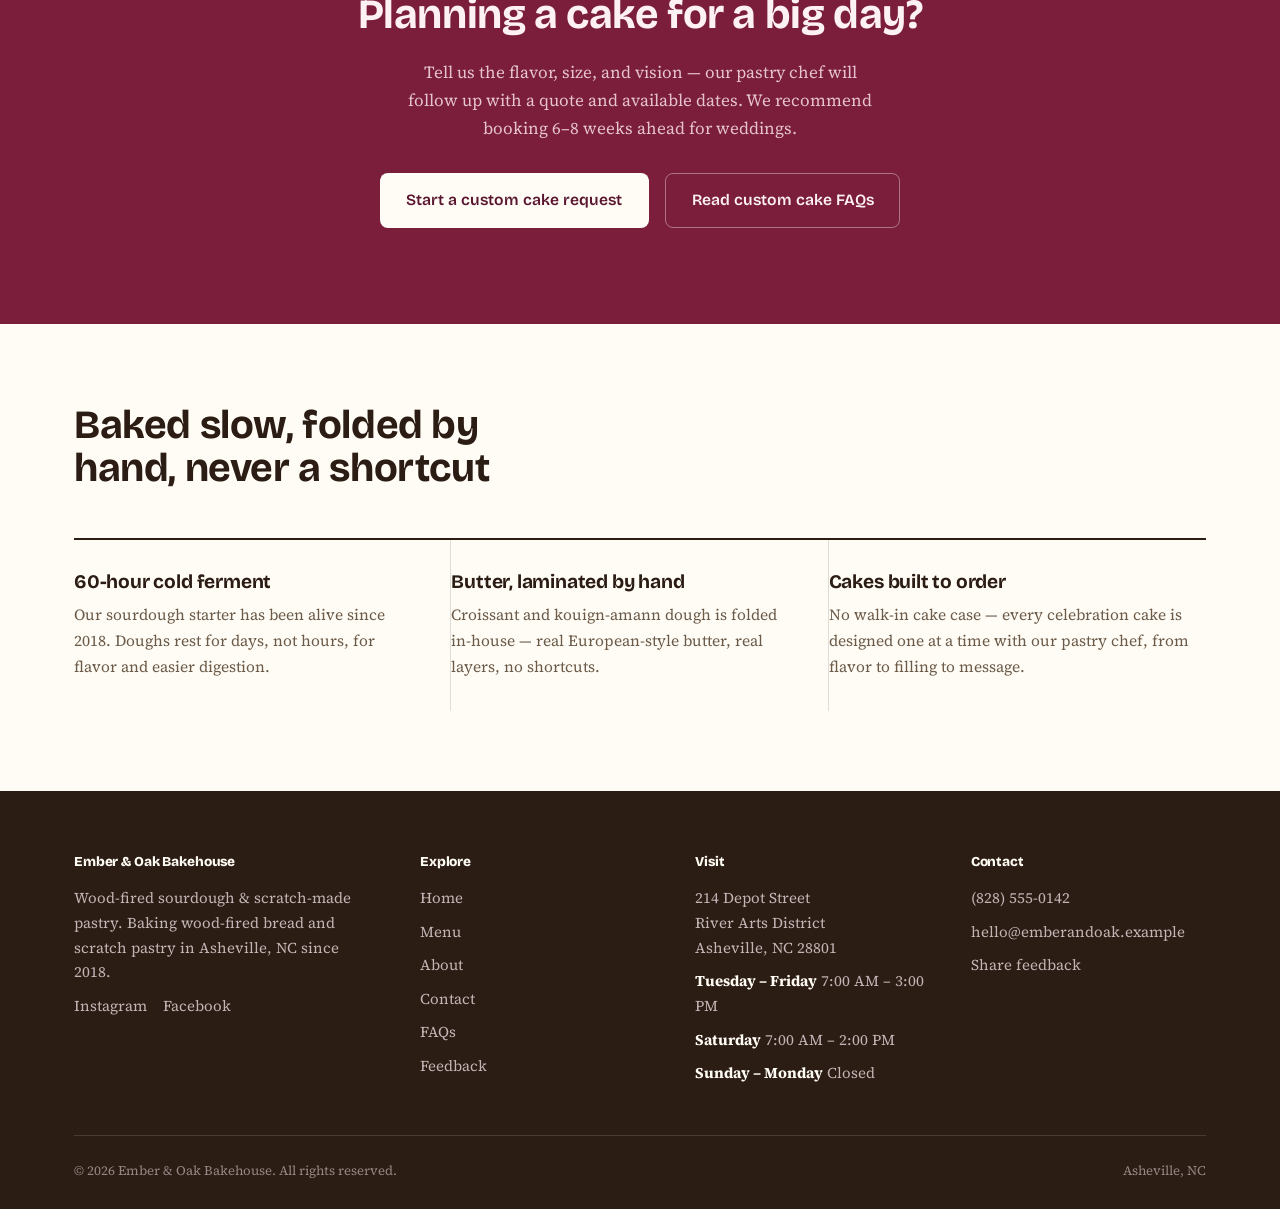
==== commit 0ab35693: "Updated 7/9/26" ====
--- a/index.html
+++ b/index.html
@@ -1,64 +1,85 @@
 <!DOCTYPE html>
-<html lang="en">
+<html lang="en" class="no-js">
 <head>
   <meta charset="UTF-8">
+  <script>document.documentElement.classList.replace("no-js","js");</script>
   <meta name="viewport" content="width=device-width, initial-scale=1.0">
   <title>Ember & Oak Bakehouse | Wood-Fired Bread & Custom Cakes in Asheville, NC</title>
   <meta name="description" content="Ember & Oak Bakehouse is a wood-fired sourdough bakery and custom cake studio in Asheville's River Arts District. Order breads, pastries, and custom celebration cakes.">
   <link rel="icon" href="images/logo-mark.svg" type="image/svg+xml">
   <link rel="preconnect" href="https://fonts.googleapis.com">
   <link rel="preconnect" href="https://fonts.gstatic.com" crossorigin>
-  <link href="https://fonts.googleapis.com/css2?family=Fraunces:opsz,wght@9..144,500;9..144,600;9..144,700&family=Work+Sans:wght@400;500;600;700&display=swap" rel="stylesheet">
+  <link href="https://fonts.googleapis.com/css2?family=Bricolage+Grotesque:opsz,wght@12..96,400..800&family=Source+Serif+4:ital,opsz,wght@0,8..60,400..700;1,8..60,400..700&display=swap" rel="stylesheet">
   <link rel="stylesheet" href="css/styles.css">
 </head>
 <body data-page="home">
   <a class="skip-link" href="#main">Skip to content</a>
-  <div id="siteHeader"></div>
+  <!-- Static no-JS fallback: js/main.js replaces this entirely once it runs
+       (adding the cart button/toggle). Keep in sync with js/main.js's
+       PRIMARY_NAV_ITEMS/FOOTER_NAV_ITEMS and js/config.js business info. -->
+  <div id="siteHeader">
+    <header class="site-header">
+      <div class="site-header__bar">
+        <a href="index.html" class="brand">
+          <img src="images/logo-mark.svg" alt="" class="brand__mark" width="38" height="38">
+          <span class="brand__name">Ember & Oak</span>
+        </a>
+        <nav class="main-nav" aria-label="Primary">
+          <a href="index.html" aria-current="page">Home</a>
+          <a href="menu.html">Menu</a>
+          <a href="about.html">About</a>
+          <a href="contact.html">Contact</a>
+          <a href="faq.html">FAQs</a>
+        </nav>
+      </div>
+    </header>
+  </div>
 
   <main id="main">
     <section class="hero">
       <div class="container hero__inner">
         <div>
-          <span class="hero__eyebrow">River Arts District · Asheville, NC</span>
-          <h1>Bread pulled from <em>real fire</em>, cake made for real celebrations.</h1>
-          <p class="hero__lead">Ember & Oak is a small wood-fired bakery baking naturally leavened sourdough, hand-laminated pastry, and custom celebration cakes — every loaf scored and baked in-house each morning.</p>
+          <p class="hero__deck">A bakehouse in Asheville's River Arts District</p>
+          <h1>Folded by hand, baked with patience.</h1>
+          <p class="hero__lead">Ember & Oak bakes naturally leavened sourdough and hand-laminated viennoiserie — real butter, real folds, real time — plus custom cakes designed one at a time with our pastry chef.</p>
           <div class="hero__actions">
-            <a href="menu.html" class="btn btn-primary">Browse the Menu</a>
-            <a href="menu.html#custom-cakes" class="btn btn-secondary">Order a Custom Cake</a>
-          </div>
-          <div class="hero__meta">
+            <a href="menu.html" class="btn btn-primary">Browse the menu</a>
+            <a href="menu.html#custom-cakes" class="btn btn-secondary">Order a custom cake</a>
+          </div>
+          <div class="hero__ticket">
             <div><strong>Tue – Sat</strong>Open from 7 AM</div>
-            <div><strong>214 Depot Street</strong>River Arts District</div>
-            <div><strong>Pickup & local delivery</strong>Orders $75+</div>
+            <div><strong>214 Depot St.</strong>River Arts District</div>
+            <div><strong>Pickup or delivery</strong>Local, on orders $75+</div>
           </div>
         </div>
         <div class="hero__art">
-          <img src="images/hero-oven.svg" alt="Illustration of loaves baking in a wood-fired hearth oven" width="480" height="480">
+          <img src="images/hero-fold.svg" alt="Illustration of a cross-section of laminated pastry dough, showing its folded layers" width="420" height="420">
         </div>
       </div>
     </section>
 
     <section class="snapshot-band">
+      <h2 class="visually-hidden">Bakery essentials at a glance</h2>
       <div class="container snapshot-grid">
         <div class="snapshot-item">
-          <img src="images/icon-clock.svg" alt="" class="snapshot-item__icon" width="34" height="34">
+          <img src="images/icon-clock.svg" alt="" class="snapshot-item__icon" width="28" height="28">
           <div>
             <h3>Hours</h3>
-            <p>Tue–Fri 7am–3pm · Sat 7am–2pm<br>Closed Sun & Mon</p>
+            <p>Tue–Fri 7am–3pm, Sat 7am–2pm. Closed Sun & Mon.</p>
           </div>
         </div>
         <div class="snapshot-item">
-          <img src="images/icon-pin.svg" alt="" class="snapshot-item__icon" width="34" height="34">
+          <img src="images/icon-pin.svg" alt="" class="snapshot-item__icon" width="28" height="28">
           <div>
             <h3>Location</h3>
-            <p>214 Depot Street<br>Asheville, NC 28801</p>
+            <p>214 Depot Street, Asheville, NC 28801</p>
           </div>
         </div>
         <div class="snapshot-item">
-          <img src="images/icon-oven.svg" alt="" class="snapshot-item__icon" width="34" height="34">
+          <img src="images/icon-oven.svg" alt="" class="snapshot-item__icon" width="28" height="28">
           <div>
             <h3>How we bake</h3>
-            <p>Small daily batches, wood-fired hearth, 60-hour cold ferment.</p>
+            <p>Small daily batches, 60-hour cold ferment, butter laminated by hand.</p>
           </div>
         </div>
       </div>
@@ -66,24 +87,22 @@
 
     <section class="section">
       <div class="container">
-        <div class="section-head center">
-          <span class="eyebrow">From the Ovens</span>
+        <div class="section-head">
           <h2>What's fresh this week</h2>
-          <p>A rotating look at what's coming out of the hearth — the full menu has everything, including sizes for whole cakes.</p>
-        </div>
-        <div class="grid-3" id="featuredProducts"></div>
-      </div>
-    </section>
-
-    <section class="section section--charcoal" style="padding-top:0;padding-bottom:3.5rem;">
-      <div class="container">
-        <div class="cta-band" style="margin:0;">
-          <span class="eyebrow" style="color:var(--ember-light)">Weddings · Birthdays · Celebrations</span>
+          <p>A rotating look at what's coming out of the kitchen — the full menu has everything, including sizes for whole cakes.</p>
+        </div>
+        <div class="featured-list" id="featuredProducts"></div>
+      </div>
+    </section>
+
+    <section class="section section--burgundy">
+      <div class="container">
+        <div class="cta-panel">
           <h2>Planning a cake for a big day?</h2>
           <p>Tell us the flavor, size, and vision — our pastry chef will follow up with a quote and available dates. We recommend booking 6–8 weeks ahead for weddings.</p>
-          <div class="cta-band__actions">
-            <a href="menu.html#custom-cakes" class="btn btn-primary">Start a Custom Cake Request</a>
-            <a href="faq.html#custom-cakes" class="btn btn-secondary">Read Custom Cake FAQs</a>
+          <div class="cta-panel__actions">
+            <a href="menu.html#custom-cakes" class="btn btn-primary" style="background:var(--cream);color:var(--burgundy-deep);">Start a custom cake request</a>
+            <a href="faq.html#custom-cakes" class="btn btn-secondary on-burgundy">Read custom cake FAQs</a>
           </div>
         </div>
       </div>
@@ -91,23 +110,19 @@
 
     <section class="section">
       <div class="container">
-        <div class="section-head center">
-          <span class="eyebrow">Why Ember & Oak</span>
-          <h2>A hearth bakery, not a display case</h2>
-        </div>
-        <div class="grid-3">
-          <div class="feature-card">
-            <img src="images/icon-oven.svg" alt="" class="feature-card__icon" width="54" height="54">
-            <h3>Actually wood-fired</h3>
-            <p>Our hearth oven is fed with local hardwood, giving every loaf a deep, blistered crust you won't get from a standard deck oven.</p>
-          </div>
-          <div class="feature-card">
-            <img src="images/icon-loaf.svg" alt="" class="feature-card__icon" width="54" height="54">
-            <h3>Long fermentation</h3>
-            <p>Our sourdough starter has been alive since 2018. Doughs rest up to 60 hours for flavor and easier digestion.</p>
-          </div>
-          <div class="feature-card">
-            <img src="images/icon-cake-whole.svg" alt="" class="feature-card__icon" width="54" height="54">
+        <div class="section-head">
+          <h2>Baked slow, folded by hand, never a shortcut</h2>
+        </div>
+        <div class="feature-list">
+          <div class="feature-list__item">
+            <h3>60-hour cold ferment</h3>
+            <p>Our sourdough starter has been alive since 2018. Doughs rest for days, not hours, for flavor and easier digestion.</p>
+          </div>
+          <div class="feature-list__item">
+            <h3>Butter, laminated by hand</h3>
+            <p>Croissant and kouign-amann dough is folded in-house — real European-style butter, real layers, no shortcuts.</p>
+          </div>
+          <div class="feature-list__item">
             <h3>Cakes built to order</h3>
             <p>No walk-in cake case — every celebration cake is designed one at a time with our pastry chef, from flavor to filling to message.</p>
           </div>
@@ -116,7 +131,45 @@
     </section>
   </main>
 
-  <div id="siteFooter"></div>
+  <!-- Static no-JS fallback footer — see header comment above. -->
+  <div id="siteFooter">
+    <footer class="site-footer">
+      <div class="container">
+        <div class="footer-grid">
+          <div class="footer-col">
+            <h4>Ember & Oak Bakehouse</h4>
+            <p>Wood-fired sourdough & scratch-made pastry, in Asheville's River Arts District since 2018.</p>
+          </div>
+          <div class="footer-col">
+            <h4>Explore</h4>
+            <ul>
+              <li><a href="index.html">Home</a></li>
+              <li><a href="menu.html">Menu</a></li>
+              <li><a href="about.html">About</a></li>
+              <li><a href="contact.html">Contact</a></li>
+              <li><a href="faq.html">FAQs</a></li>
+              <li><a href="feedback.html">Feedback</a></li>
+            </ul>
+          </div>
+          <div class="footer-col">
+            <h4>Visit</h4>
+            <p>214 Depot Street, River Arts District<br>Asheville, NC 28801</p>
+          </div>
+          <div class="footer-col">
+            <h4>Contact</h4>
+            <p><a href="tel:+18285550142">(828) 555-0142</a></p>
+            <p><a href="mailto:hello@emberandoak.example">hello@emberandoak.example</a></p>
+          </div>
+        </div>
+      </div>
+      <div class="container">
+        <div class="footer-bottom">
+          <span>&copy; <span id="footerYearFallback">2026</span> Ember & Oak Bakehouse. All rights reserved.</span>
+          <span>Asheville, NC</span>
+        </div>
+      </div>
+    </footer>
+  </div>
 
   <script src="js/config.js"></script>
   <script src="js/main.js"></script>
@@ -126,27 +179,32 @@
   <script>
     (function () {
       const config = window.BAKERY_CONFIG;
-      const featured = [
-        config.menu.categories[0].items[0],
-        config.menu.categories[1].items[3],
-        config.menu.categories[2].items[1],
-      ];
+      // Featured items are picked by an explicit `featured: true` flag in
+      // config.js (not positional array indices), so a re-skin with fewer
+      // items per category can never throw here. Falls back to the first
+      // item of each category if fewer than 3 items are flagged featured.
+      const allItems = config.menu.categories.flatMap((c) => c.items);
+      let featured = allItems.filter((item) => item.featured);
+      if (featured.length < 3) {
+        featured = config.menu.categories.map((c) => c.items[0]).filter(Boolean);
+      }
+      featured = featured.slice(0, 3);
       const mount = document.getElementById("featuredProducts");
       mount.innerHTML = featured
-        .map(
-          (item) => `
-        <div class="product-card">
-          <div class="product-card__art"><img src="images/${item.icon}" alt="" width="84" height="84" loading="lazy"></div>
-          <div class="product-card__body">
-            <div class="product-card__row">
-              <h3>${item.name}</h3>
-              <span class="product-card__price">$${item.price.toFixed(2)}</span>
-            </div>
-            <p>${item.description}</p>
-            <a href="menu.html" class="btn btn-outline btn-sm">View on Menu</a>
-          </div>
-        </div>`
-        )
+        .map((item) => {
+          const hasSizes = Array.isArray(item.sizes) && item.sizes.length > 0;
+          const priceLabel = hasSizes ? `$${item.sizes[0].price.toFixed(2)} / ${item.sizes[0].label.toLowerCase()}` : `$${item.price.toFixed(2)}`;
+          return `
+        <div class="featured-card">
+          <img src="images/${item.icon}" alt="" class="featured-card__icon" width="56" height="56" loading="lazy">
+          <h3>${item.name}</h3>
+          <p>${item.description}</p>
+          <div class="featured-card__foot">
+            <span class="featured-card__price">${priceLabel}</span>
+            <a href="menu.html" class="text-link">View on menu</a>
+          </div>
+        </div>`;
+        })
         .join("");
     })();
   </script>
--- a/css/styles.css
+++ b/css/styles.css
@@ -1,42 +1,54 @@
 /* =========================================================================
-   EMBER & OAK BAKEHOUSE — DESIGN SYSTEM
-   Brand-specific tokens live in :root below. To re-skin for a new client,
-   change the custom properties here (and the Google Fonts <link> tags in
-   each page's <head>) — component rules reference tokens only.
+   EMBER & OAK BAKEHOUSE — DESIGN SYSTEM (v3 · "Laminated")
+   =========================================================================
+   Concept: built around lamination — the folded butter-and-dough structure
+   of a croissant — rather than the hearth/fire. Light, buttery, jewel-toned
+   instead of dark and charred. One bold accent (burgundy, a fruit-compote
+   color) carries interaction and CTAs; pistachio is reserved strictly for
+   custom-cake/celebration moments so it stays a real signal, not a second
+   general-purpose accent.
+
+   Re-skin notes: brand-specific tokens live in :root. Swap the Google
+   Fonts <link> tags in each page's <head> to change the typeface pairing.
    ========================================================================= */
 
 :root {
-  /* ---- Brand palette -----------------------------------------------
-     Deliberately not the generic "cream background + terracotta accent"
-     bakery template look: dominant ground is a deep warm charcoal, with
-     a vivid ember/gold accent and a light "flour" tone reserved for
-     content panels. --------------------------------------------------- */
-  --charcoal: #211a15;
-  --charcoal-soft: #2e241c;
-  --charcoal-softer: #3b2e22;
-  --crust: #8a5a2b;
-  --crust-dark: #5e3c1c;
-  --ember: #e0611c;
-  --ember-light: #ffab54;
-  --ember-dim: #b64d17;
-  --flour: #fbf3e6;
-  --flour-dim: #f2e6d2;
-  --flour-line: #e6d4b8;
-  --ink: #221a13;
-  --ink-soft: #55483a;
-  --success: #4a7a4f;
-  --error: #b3402f;
-
-  --font-display: "Fraunces", "Iowan Old Style", "Palatino Linotype", serif;
-  --font-body: "Work Sans", "Segoe UI", system-ui, sans-serif;
+  --cream: #fffcf5;         /* primary light ground */
+  --butter: #f6e2b0;        /* warm alternate-section band (laminated-dough color) */
+  --butter-soft: #faedc9;   /* lighter butter, for cards/panels on cream */
+  --paper: #ffffff;
+  --line: rgba(43, 28, 20, 0.14);   /* hairline on light */
+  --line-strong: rgba(43, 28, 20, 0.24);
+
+  --ink: #2b1c14;
+  --ink-soft: #6b5a48;
+
+  --burgundy: #7a1e3c;
+  --burgundy-deep: #591530;
+  --burgundy-tint: #f3dee4;
+
+  --pistachio: #6f8a63;
+  --pistachio-deep: #56704b;
+  --pistachio-tint: #e3ead9;
+
+  --gold: #c9973e;
+
+  --error: #a33b2e;
+  --error-tint: #f3e0da;
+
+  --text-on-burgundy: #fdf1f4;
+  --text-on-burgundy-soft: #e6c3ce;
+
+  --font-display: "Bricolage Grotesque", "Avenir Next", "Segoe UI", sans-serif;
+  --font-body: "Source Serif 4", "Iowan Old Style", Georgia, serif;
 
   --container: 1180px;
-  --radius-sm: 6px;
-  --radius-md: 12px;
+  --container-narrow: 740px;
+  --radius-sm: 8px;
+  --radius-md: 14px;
   --radius-lg: 22px;
 
-  --shadow-soft: 0 12px 30px -14px rgba(33, 26, 21, 0.45);
-  --shadow-hard: 0 4px 0 0 var(--crust-dark);
+  --shadow-lift: 0 20px 44px -22px rgba(43, 28, 20, 0.35);
 }
 
 /* ---- Reset ------------------------------------------------------------ */
@@ -44,690 +56,570 @@
 html { scroll-behavior: smooth; }
 body {
   margin: 0;
-  background: var(--flour);
+  background: var(--cream);
   color: var(--ink);
   font-family: var(--font-body);
-  font-size: 16px;
-  line-height: 1.6;
+  font-size: 17px;
+  line-height: 1.65;
   -webkit-font-smoothing: antialiased;
 }
 img { max-width: 100%; display: block; }
 a { color: inherit; }
-h1, h2, h3, h4 { font-family: var(--font-display); margin: 0 0 0.5em; line-height: 1.15; font-weight: 600; }
-p { margin: 0 0 1em; }
+h1, h2, h3, h4 {
+  font-family: var(--font-display);
+  margin: 0 0 0.5em;
+  line-height: 1.08;
+  font-weight: 700;
+  letter-spacing: -0.01em;
+}
+p { margin: 0 0 1em; max-width: 62ch; }
 ul { margin: 0; padding: 0; list-style: none; }
 button { font-family: inherit; cursor: pointer; }
 input, textarea, select { font-family: inherit; font-size: 1rem; }
-:focus-visible { outline: 3px solid var(--ember); outline-offset: 2px; }
-
-.container {
-  width: 100%;
-  max-width: var(--container);
-  margin: 0 auto;
-  padding: 0 1.25rem;
-}
+:focus-visible { outline: 2px solid var(--burgundy); outline-offset: 3px; }
+
+@media (prefers-reduced-motion: reduce) {
+  html { scroll-behavior: auto; }
+  * { animation-duration: 0.001ms !important; transition-duration: 0.001ms !important; }
+}
+
+.container { width: 100%; max-width: var(--container); margin: 0 auto; padding: 0 1.5rem; }
+.container-narrow { width: 100%; max-width: var(--container-narrow); margin: 0 auto; padding: 0 1.5rem; }
 
 .visually-hidden {
   position: absolute; width: 1px; height: 1px; padding: 0; margin: -1px;
   overflow: hidden; clip: rect(0,0,0,0); white-space: nowrap; border: 0;
 }
-
 .skip-link {
-  position: absolute; left: 1rem; top: -60px; background: var(--ember);
-  color: var(--flour); padding: 0.75rem 1.25rem; border-radius: var(--radius-sm);
+  position: absolute; left: 1rem; top: -60px; background: var(--burgundy);
+  color: #fff; padding: 0.75rem 1.25rem; border-radius: var(--radius-sm);
   z-index: 200; transition: top 0.2s ease;
 }
 .skip-link:focus { top: 1rem; }
 
-/* ---- Signature visual motif: bread-scoring lines ----------------------
-   A recurring hand-drawn "lame score" pattern (the slashes bakers cut
-   into dough before baking) used as section dividers and decorative
-   corner marks throughout the site — the one visual signature that ties
-   back specifically to a wood-fired bread bakery. ------------------------ */
-.score-divider {
-  display: block;
-  width: 100%;
-  height: 28px;
-  margin: 0 auto;
-}
-.score-divider--light path { stroke: var(--flour-dim); }
-.score-divider--ember path { stroke: var(--ember); }
-.score-divider path {
-  fill: none;
-  stroke: var(--crust);
-  stroke-width: 2.5;
-  stroke-linecap: round;
-}
+/* ---- Signature motif: the lamination fold ------------------------------
+   A thin accordion/pleat zigzag — the actual cross-section shape of folded
+   laminated dough. Used as a section-transition device, not decoration
+   scattered through the page. ------------------------------------------- */
+.fold-seam { display: block; width: 100%; height: 22px; }
+.fold-seam path { fill: none; stroke-linecap: round; stroke-linejoin: round; stroke-width: 2; }
+.fold-seam--gold path { stroke: var(--gold); opacity: 0.85; }
+.fold-seam--cream path { stroke: var(--cream); opacity: 0.7; }
 
 /* ---- Buttons ------------------------------------------------------------ */
 .btn {
   display: inline-flex;
   align-items: center;
   justify-content: center;
-  gap: 0.5rem;
-  font-family: var(--font-body);
+  gap: 0.55rem;
+  font-family: var(--font-display);
   font-weight: 600;
-  font-size: 0.95rem;
-  letter-spacing: 0.01em;
+  font-size: 0.98rem;
   padding: 0.85rem 1.6rem;
-  border-radius: 999px;
-  border: 2px solid transparent;
+  border-radius: var(--radius-sm);
+  border: 1.5px solid transparent;
   text-decoration: none;
-  transition: transform 0.15s ease, box-shadow 0.15s ease, background 0.15s ease;
+  transition: background 0.15s ease, color 0.15s ease, border-color 0.15s ease;
   white-space: nowrap;
 }
-.btn:active { transform: translateY(1px); }
-.btn-primary {
-  background: var(--ember);
-  color: var(--flour);
-  box-shadow: var(--shadow-hard);
-}
-.btn-primary:hover { background: var(--ember-light); }
+.btn-primary { background: var(--burgundy); color: var(--text-on-burgundy); }
+.btn-primary:hover { background: var(--burgundy-deep); }
 .btn-secondary {
   background: transparent;
-  color: var(--flour);
-  border-color: var(--flour-line);
-}
-.btn-secondary:hover { border-color: var(--ember-light); color: var(--ember-light); }
+  color: var(--ink);
+  border-color: var(--line-strong);
+}
+.btn-secondary:hover { border-color: var(--burgundy); color: var(--burgundy); }
+.on-burgundy.btn-secondary { color: var(--text-on-burgundy); border-color: rgba(253,241,244,0.4); }
+.on-burgundy.btn-secondary:hover { border-color: var(--text-on-burgundy); color: var(--text-on-burgundy); }
 .btn-outline {
   background: transparent;
   color: var(--ink);
-  border-color: var(--crust);
-}
-.btn-outline:hover { background: var(--crust); color: var(--flour); }
+  border-color: var(--ink);
+}
+.btn-outline:hover { background: var(--ink); color: var(--cream); }
 .btn-block { width: 100%; }
-.btn-sm { padding: 0.5rem 1rem; font-size: 0.85rem; }
-.btn[disabled] { opacity: 0.55; cursor: not-allowed; }
+.btn-sm { padding: 0.55rem 1rem; font-size: 0.85rem; }
+.btn[disabled] { opacity: 0.5; cursor: not-allowed; }
+
+.text-link {
+  background: none; border: none; padding: 0; font: inherit;
+  color: var(--burgundy); text-decoration: underline; text-underline-offset: 3px;
+}
 
 /* ---- Header ------------------------------------------------------------ */
 .site-header {
   position: sticky;
   top: 0;
   z-index: 100;
-  background: var(--charcoal);
-  color: var(--flour);
-  border-bottom: 1px solid rgba(251, 243, 230, 0.08);
+  background: var(--cream);
+  color: var(--ink);
+  border-bottom: 1px solid var(--line);
 }
 .site-header__bar {
   display: flex;
   align-items: center;
   justify-content: space-between;
-  padding: 0.85rem 1.25rem;
+  padding: 0.9rem 1.5rem;
   max-width: var(--container);
   margin: 0 auto;
-  gap: 1rem;
+  gap: 1.5rem;
 }
 .brand {
   display: flex;
   align-items: center;
-  gap: 0.65rem;
+  gap: 0.7rem;
   text-decoration: none;
-  color: var(--flour);
-}
-.brand__mark { width: 40px; height: 40px; flex-shrink: 0; }
-.brand__text { display: flex; flex-direction: column; line-height: 1.1; }
-.brand__name { font-family: var(--font-display); font-size: 1.15rem; font-weight: 600; }
-.brand__tagline { font-size: 0.68rem; letter-spacing: 0.04em; text-transform: uppercase; color: var(--ember-light); }
-
-.main-nav {
-  display: flex;
-  align-items: center;
-  gap: 1.75rem;
-}
+  color: var(--ink);
+}
+.brand__mark { width: 36px; height: 36px; flex-shrink: 0; }
+.brand__name { font-family: var(--font-display); font-size: clamp(1.05rem, 4.2vw, 1.25rem); font-weight: 800; white-space: nowrap; }
+
+.main-nav { display: flex; align-items: center; gap: 1.9rem; }
 .main-nav a {
   text-decoration: none;
-  color: var(--flour-dim);
-  font-size: 0.95rem;
-  font-weight: 500;
-  padding: 0.35rem 0;
+  color: var(--ink-soft);
+  font-family: var(--font-display);
+  font-size: 0.92rem;
+  font-weight: 600;
+  padding: 0.3rem 0;
   border-bottom: 2px solid transparent;
   transition: color 0.15s ease, border-color 0.15s ease;
 }
-.main-nav a:hover, .main-nav a[aria-current="page"] { color: var(--flour); border-color: var(--ember); }
-
-.header-actions { display: flex; align-items: center; gap: 0.75rem; }
+.main-nav a:hover, .main-nav a[aria-current="page"] { color: var(--burgundy); border-color: var(--burgundy); }
+
+.header-actions { display: flex; align-items: center; gap: 1.1rem; }
 
 .cart-btn {
   position: relative;
   display: inline-flex;
   align-items: center;
-  gap: 0.4rem;
+  gap: 0.5rem;
+  min-height: 44px;
   background: transparent;
-  border: 1.5px solid rgba(251, 243, 230, 0.3);
-  color: var(--flour);
-  border-radius: 999px;
-  padding: 0.5rem 0.9rem 0.5rem 0.7rem;
-  font-size: 0.9rem;
-}
-.cart-btn:hover { border-color: var(--ember-light); }
-.cart-count {
-  background: var(--ember);
-  color: var(--flour);
-  font-size: 0.72rem;
-  font-weight: 700;
-  min-width: 18px;
-  height: 18px;
-  border-radius: 999px;
-  display: inline-flex;
-  align-items: center;
-  justify-content: center;
-  padding: 0 4px;
-}
+  border: none;
+  color: var(--ink);
+  padding: 0.3rem 0.25rem;
+  font-family: var(--font-display);
+  font-size: 0.92rem;
+  font-weight: 600;
+}
+.cart-btn__icon { width: 19px; height: 19px; flex-shrink: 0; }
+.cart-count { color: var(--burgundy); font-weight: 800; }
 
 .nav-toggle {
   display: none;
+  align-items: center;
+  justify-content: center;
+  min-width: 44px;
+  min-height: 44px;
   background: transparent;
-  border: 1px solid rgba(251,243,230,0.3);
+  border: 1.5px solid var(--line-strong);
   border-radius: var(--radius-sm);
-  color: var(--flour);
-  padding: 0.5rem 0.65rem;
+  color: var(--ink);
+  padding: 0;
 }
 
 @media (max-width: 880px) {
-  .main-nav {
+  .js .main-nav {
     position: absolute;
     top: 100%; left: 0; right: 0;
-    background: var(--charcoal);
+    background: var(--cream);
     flex-direction: column;
     align-items: flex-start;
-    padding: 1rem 1.25rem 1.5rem;
-    gap: 0.9rem;
-    border-bottom: 1px solid rgba(251,243,230,0.08);
+    padding: 1rem 1.5rem 1.5rem;
+    gap: 1rem;
+    border-bottom: 1px solid var(--line);
     display: none;
   }
-  .main-nav.is-open { display: flex; }
-  .nav-toggle { display: inline-flex; }
+  .js .main-nav.is-open { display: flex; }
+  .js .nav-toggle { display: inline-flex; }
+  html:not(.js) .site-header__bar { flex-wrap: wrap; }
+  html:not(.js) .main-nav {
+    flex-direction: column;
+    align-items: flex-start;
+    gap: 0.6rem;
+    padding: 0.75rem 0 0.25rem;
+    width: 100%;
+  }
 }
 
 /* ---- Footer ------------------------------------------------------------ */
-.site-footer {
-  background: var(--charcoal);
-  color: var(--flour-dim);
-  padding: 3.5rem 0 1.75rem;
-  margin-top: 5rem;
-}
-.footer-grid {
-  display: grid;
-  grid-template-columns: 1.3fr 1fr 1fr 1fr;
-  gap: 2.5rem;
-  padding-bottom: 2.5rem;
-}
+.site-footer { background: var(--ink); color: rgba(253,241,244,0.72); padding: 4rem 0 1.75rem; }
+.footer-grid { display: grid; grid-template-columns: 1.3fr 1fr 1fr 1fr; gap: 2.5rem; padding-bottom: 2.5rem; }
 .footer-col h4 {
-  color: var(--flour);
+  color: var(--cream);
+  font-family: var(--font-display);
   font-size: 0.85rem;
-  text-transform: uppercase;
-  letter-spacing: 0.06em;
-  font-family: var(--font-body);
-  font-weight: 700;
+  font-weight: 800;
   margin-bottom: 1rem;
 }
-.footer-col p, .footer-col li { font-size: 0.92rem; margin-bottom: 0.55rem; }
-.footer-col a { text-decoration: none; color: var(--flour-dim); }
-.footer-col a:hover { color: var(--ember-light); }
+.footer-col p, .footer-col li { font-size: 0.94rem; margin-bottom: 0.55rem; }
+.footer-col a { text-decoration: none; color: rgba(253,241,244,0.72); }
+.footer-col a:hover { color: var(--gold); }
 .footer-bottom {
-  border-top: 1px solid rgba(251,243,230,0.08);
+  border-top: 1px solid rgba(253,241,244,0.14);
   padding-top: 1.5rem;
   font-size: 0.82rem;
   display: flex;
   justify-content: space-between;
   flex-wrap: wrap;
   gap: 0.5rem;
-  color: rgba(251,243,230,0.5);
-}
+  color: rgba(253,241,244,0.5);
+}
+@media (max-width: 820px) { .footer-grid { grid-template-columns: 1fr 1fr; } }
+@media (max-width: 520px) { .footer-grid { grid-template-columns: 1fr; gap: 1.75rem; } }
+
+/* ---- Hero --------------------------------------------------------------- */
+.hero { background: var(--cream); padding: 2.75rem 0 3rem; }
+.hero__inner { display: grid; grid-template-columns: 1fr; gap: 1.75rem; }
+.hero__deck {
+  font-family: var(--font-display);
+  font-size: 0.95rem;
+  font-weight: 700;
+  color: var(--burgundy);
+  margin-bottom: 0.75rem;
+}
+.hero h1 {
+  font-size: clamp(2.4rem, 5.4vw, 4.1rem);
+  max-width: 17ch;
+  font-weight: 800;
+}
+.hero__lead { font-family: var(--font-body); font-size: 1.18rem; color: var(--ink-soft); max-width: 52ch; margin-bottom: 1.75rem; }
+.hero__actions { display: flex; gap: 1rem; flex-wrap: wrap; margin-bottom: 2rem; }
+.hero__ticket {
+  display: flex;
+  flex-wrap: wrap;
+  gap: 0;
+  border-top: 1px solid var(--line);
+  padding-top: 1.4rem;
+}
+.hero__ticket div { flex: 1 1 33%; padding-right: 1.5rem; font-size: 0.85rem; color: var(--ink-soft); margin-bottom: 0.75rem; }
+.hero__ticket strong {
+  display: block;
+  font-family: var(--font-display);
+  color: var(--ink);
+  font-size: 1.05rem;
+  font-weight: 700;
+  margin-bottom: 0.15rem;
+}
+.hero__art { max-width: 340px; margin: 0 auto; }
+.hero__art svg, .hero__art img { width: 100%; height: auto; }
+
+@media (min-width: 820px) {
+  .hero__inner { grid-template-columns: 1.15fr 0.85fr; align-items: center; gap: 3rem; }
+  .hero__art { order: 1; max-width: none; }
+}
+
+/* ---- Section scaffolding: alternating cream/butter bands ----------------- */
+.section { padding: 5rem 0; }
+.section--tight { padding: 3.25rem 0; }
+.section--butter { background: var(--butter); }
+.section--burgundy { background: var(--burgundy); color: var(--text-on-burgundy); }
+.section--burgundy .section-head p { color: var(--text-on-burgundy-soft); }
+.section--burgundy h2, .section--burgundy h3 { color: var(--text-on-burgundy); }
+
+.section-head { max-width: 56ch; margin-bottom: 3rem; }
+.section-head.center { margin-left: auto; margin-right: auto; text-align: center; }
+.section-head__deck {
+  display: block;
+  font-family: var(--font-display);
+  font-size: 0.95rem;
+  font-weight: 700;
+  color: var(--burgundy);
+  margin-bottom: 0.65rem;
+}
+.section--burgundy .section-head__deck { color: var(--gold); }
+.section-head h2 { font-size: clamp(1.9rem, 3.4vw, 2.5rem); }
+.section-head p { color: var(--ink-soft); font-size: 1.08rem; }
+
+/* ---- Editorial feature list ----------------------------------------------- */
+.feature-list { display: grid; grid-template-columns: repeat(3, 1fr); gap: 0; border-top: 2px solid var(--ink); }
+.feature-list__item { padding: 2rem 2rem 2rem 0; border-right: 1px solid var(--line); }
+.feature-list__item:last-child { border-right: none; padding-right: 0; }
+.feature-list__item h3 { font-size: 1.2rem; font-weight: 700; }
+.feature-list__item p { color: var(--ink-soft); margin-bottom: 0; font-size: 0.97rem; }
 @media (max-width: 820px) {
-  .footer-grid { grid-template-columns: 1fr 1fr; }
-}
-@media (max-width: 520px) {
-  .footer-grid { grid-template-columns: 1fr; gap: 1.75rem; }
-}
-
-/* ---- Hero --------------------------------------------------------------- */
-.hero {
-  background: linear-gradient(160deg, var(--charcoal) 0%, var(--charcoal-soft) 60%, var(--crust-dark) 130%);
-  color: var(--flour);
-  padding: 4.5rem 0 3.5rem;
-  position: relative;
-  overflow: hidden;
-}
-.hero__inner {
-  display: grid;
-  grid-template-columns: 1.1fr 0.9fr;
-  gap: 3rem;
-  align-items: center;
-}
-.hero__eyebrow {
-  display: inline-flex;
-  align-items: center;
-  gap: 0.5rem;
-  color: var(--ember-light);
-  text-transform: uppercase;
-  letter-spacing: 0.1em;
-  font-size: 0.78rem;
+  .feature-list { grid-template-columns: 1fr; border-top: none; }
+  .feature-list__item { padding: 1.75rem 0; border-right: none; border-top: 1px solid var(--line); }
+  .feature-list__item:first-child { border-top: none; padding-top: 0; }
+}
+
+/* ---- Featured items (home) ------------------------------------------------ */
+.featured-list { display: grid; grid-template-columns: repeat(3, 1fr); gap: 1.75rem; }
+.featured-card {
+  background: var(--paper);
+  border: 1px solid var(--line);
+  border-radius: var(--radius-md);
+  padding: 1.75rem;
+}
+.featured-card__icon {
+  width: 56px; height: 56px; padding: 12px;
+  background: var(--butter-soft);
+  border-radius: 50%;
+  margin-bottom: 1.1rem;
+}
+.featured-card h3 { font-size: 1.15rem; margin-bottom: 0.35rem; }
+.featured-card p { color: var(--ink-soft); font-size: 0.95rem; margin-bottom: 1rem; }
+.featured-card__foot { display: flex; align-items: center; justify-content: space-between; gap: 1rem; }
+.featured-card__price { font-family: var(--font-display); font-weight: 800; font-size: 1.2rem; color: var(--burgundy); white-space: nowrap; }
+@media (max-width: 780px) { .featured-list { grid-template-columns: 1fr; } }
+
+/* ---- Menu ------------------------------------------------------------------ */
+.menu-tabs {
+  display: flex;
+  gap: 1.75rem;
+  padding: 1.1rem 0;
+  position: sticky;
+  top: 65px;
+  background: var(--cream);
+  z-index: 40;
+  border-bottom: 1px solid var(--line);
+  overflow-x: auto;
+}
+.menu-tabs a {
+  text-decoration: none;
+  font-family: var(--font-display);
+  font-size: 0.92rem;
   font-weight: 700;
-  margin-bottom: 1rem;
-}
-.hero h1 {
-  font-size: clamp(2.4rem, 5vw, 3.6rem);
-  max-width: 14ch;
-}
-.hero h1 em {
-  font-style: normal;
-  color: var(--ember-light);
-}
-.hero__lead {
-  font-size: 1.15rem;
-  color: var(--flour-dim);
-  max-width: 46ch;
-  margin-bottom: 1.75rem;
-}
-.hero__actions { display: flex; gap: 1rem; flex-wrap: wrap; margin-bottom: 2.25rem; }
-.hero__meta {
-  display: flex;
-  gap: 2rem;
-  flex-wrap: wrap;
-  font-size: 0.88rem;
-  color: var(--flour-dim);
-}
-.hero__meta strong { display: block; color: var(--flour); font-family: var(--font-display); font-size: 1rem; font-weight: 600; }
-.hero__art { position: relative; }
-.hero__art svg { width: 100%; height: auto; }
-
-@media (max-width: 900px) {
-  .hero__inner { grid-template-columns: 1fr; }
-  .hero__art { order: -1; max-width: 320px; margin: 0 auto; }
-}
-
-/* ---- Section scaffolding ------------------------------------------------ */
-.section { padding: 4.5rem 0; }
-.section--tight { padding: 3rem 0; }
-.section--charcoal { background: var(--charcoal); color: var(--flour); }
-.section--soft { background: var(--flour-dim); }
-.section-head { max-width: 60ch; margin-bottom: 2.75rem; }
-.section-head.center { margin-left: auto; margin-right: auto; text-align: center; }
-.eyebrow {
-  display: inline-block;
-  color: var(--ember-dim);
-  text-transform: uppercase;
-  font-weight: 700;
-  letter-spacing: 0.09em;
-  font-size: 0.78rem;
-  margin-bottom: 0.6rem;
-}
-.section--charcoal .eyebrow { color: var(--ember-light); }
-.section-head h2 { font-size: clamp(1.9rem, 3.4vw, 2.6rem); }
-.section-head p { color: var(--ink-soft); font-size: 1.05rem; }
-.section--charcoal .section-head p { color: var(--flour-dim); }
-
-/* ---- Cards / grids ------------------------------------------------------- */
-.grid-3 { display: grid; grid-template-columns: repeat(3, 1fr); gap: 1.75rem; }
-.grid-2 { display: grid; grid-template-columns: repeat(2, 1fr); gap: 1.75rem; }
-@media (max-width: 900px) { .grid-3 { grid-template-columns: repeat(2, 1fr); } }
-@media (max-width: 620px) { .grid-3, .grid-2 { grid-template-columns: 1fr; } }
-
-.feature-card {
-  background: var(--flour);
-  border: 1px solid var(--flour-line);
-  border-radius: var(--radius-lg);
-  padding: 2rem 1.75rem;
-  transition: transform 0.2s ease, box-shadow 0.2s ease;
-}
-.feature-card:hover { transform: translateY(-4px); box-shadow: var(--shadow-soft); }
-.feature-card__icon { width: 54px; height: 54px; margin-bottom: 1.1rem; }
-.feature-card h3 { font-size: 1.2rem; }
-.feature-card p { color: var(--ink-soft); margin-bottom: 0; font-size: 0.95rem; }
-
-/* ---- Featured product cards (home) --------------------------------------- */
-.product-card {
-  background: var(--flour);
-  border: 1px solid var(--flour-line);
-  border-radius: var(--radius-lg);
-  overflow: hidden;
-  display: flex;
-  flex-direction: column;
-}
-.product-card__art {
-  background: var(--flour-dim);
-  padding: 2rem;
-  display: flex;
-  align-items: center;
-  justify-content: center;
-}
-.product-card__art img { width: 84px; height: 84px; }
-.product-card__body { padding: 1.5rem 1.5rem 1.75rem; display: flex; flex-direction: column; flex: 1; }
-.product-card__row { display: flex; justify-content: space-between; align-items: baseline; gap: 0.75rem; margin-bottom: 0.4rem; }
-.product-card h3 { font-size: 1.1rem; margin-bottom: 0; }
-.product-card__price { font-family: var(--font-display); color: var(--ember-dim); font-weight: 600; white-space: nowrap; }
-.product-card p { color: var(--ink-soft); font-size: 0.92rem; flex: 1; }
-.product-card__tags { display: flex; flex-wrap: wrap; gap: 0.4rem; margin-bottom: 1rem; }
-.tag {
-  font-size: 0.7rem;
-  text-transform: uppercase;
-  letter-spacing: 0.03em;
-  color: var(--crust-dark);
-  background: var(--flour-dim);
-  border: 1px solid var(--flour-line);
-  padding: 0.2rem 0.55rem;
-  border-radius: 999px;
-}
-
-/* ---- Menu page ------------------------------------------------------------ */
-.menu-jump {
-  display: flex;
-  gap: 0.6rem;
-  flex-wrap: wrap;
-  padding: 1.25rem 0;
-  position: sticky;
-  top: 73px;
-  background: var(--flour);
-  z-index: 40;
-  border-bottom: 1px solid var(--flour-line);
-}
-.menu-jump a {
-  text-decoration: none;
-  font-size: 0.88rem;
-  font-weight: 600;
   color: var(--ink-soft);
-  background: var(--flour-dim);
-  border: 1px solid var(--flour-line);
-  padding: 0.45rem 1rem;
-  border-radius: 999px;
-}
-.menu-jump a:hover, .menu-jump a.is-active { color: var(--flour); background: var(--crust); border-color: var(--crust); }
-
-.menu-category { padding: 3.5rem 0; scroll-margin-top: 130px; }
-.menu-category__head { max-width: 62ch; margin-bottom: 2.25rem; }
-.menu-category__head h2 { font-size: 2rem; }
-.menu-category__head p { color: var(--ink-soft); }
-
-.menu-grid { display: grid; grid-template-columns: repeat(2, 1fr); gap: 1.25rem; }
+  white-space: nowrap;
+  padding-bottom: 0.2rem;
+  border-bottom: 2px solid transparent;
+}
+.menu-tabs a:hover, .menu-tabs a.is-active { color: var(--burgundy); border-color: var(--burgundy); }
+
+.menu-category { padding: 3.5rem 0; scroll-margin-top: 120px; }
+.menu-category__head { display: flex; align-items: baseline; gap: 0.9rem; margin-bottom: 0.6rem; }
+.menu-category__head img { width: 26px; height: 26px; }
+.menu-category__head h2 { font-size: 2rem; margin-bottom: 0; }
+.menu-category__note { color: var(--ink-soft); max-width: 62ch; margin-bottom: 2.25rem; }
+
+.menu-grid { display: grid; grid-template-columns: repeat(2, 1fr); gap: 1.1rem; }
 @media (max-width: 720px) { .menu-grid { grid-template-columns: 1fr; } }
 
 .menu-item {
   display: flex;
-  gap: 1.1rem;
-  background: var(--flour);
-  border: 1px solid var(--flour-line);
+  gap: 1rem;
+  background: var(--paper);
+  border: 1px solid var(--line);
   border-radius: var(--radius-md);
-  padding: 1.1rem;
-}
-.menu-item__icon {
-  width: 60px; height: 60px; flex-shrink: 0;
-  background: var(--flour-dim);
-  border-radius: var(--radius-sm);
-  display: flex; align-items: center; justify-content: center;
-}
-.menu-item__icon img { width: 38px; height: 38px; }
+  padding: 1.15rem;
+}
+.menu-item__icon { width: 52px; height: 52px; flex-shrink: 0; padding: 10px; background: var(--butter-soft); border-radius: 50%; }
 .menu-item__body { flex: 1; min-width: 0; }
 .menu-item__row { display: flex; justify-content: space-between; gap: 0.75rem; align-items: baseline; }
-.menu-item__row h3 { font-size: 1.02rem; margin-bottom: 0.25rem; }
-.menu-item__price { font-family: var(--font-display); font-weight: 600; color: var(--ember-dim); white-space: nowrap; }
-.menu-item p { font-size: 0.88rem; color: var(--ink-soft); margin-bottom: 0.6rem; }
-.menu-item__foot { display: flex; align-items: center; justify-content: space-between; gap: 0.75rem; flex-wrap: wrap; }
-.menu-item__sizes { display: flex; gap: 0.4rem; }
-.menu-item__sizes select { border: 1px solid var(--flour-line); border-radius: var(--radius-sm); padding: 0.35rem 0.5rem; background: var(--flour); }
-
-.qty-add { display: flex; align-items: center; gap: 0.5rem; }
-.add-btn {
-  background: var(--ink);
-  color: var(--flour);
-  border: none;
-  border-radius: 999px;
-  padding: 0.45rem 1rem;
-  font-size: 0.85rem;
-  font-weight: 600;
-}
-.add-btn:hover { background: var(--ember); }
-.add-btn.is-added { background: var(--success); }
-
-/* ---- Cart drawer ----------------------------------------------------------- */
-.cart-overlay {
-  position: fixed; inset: 0; background: rgba(33,26,21,0.55);
-  z-index: 150; opacity: 0; pointer-events: none; transition: opacity 0.2s ease;
-}
+.menu-item__row h3 { font-size: 1.04rem; margin-bottom: 0.25rem; font-family: var(--font-display); font-weight: 700; }
+.menu-item__price { font-family: var(--font-display); font-weight: 800; color: var(--burgundy); white-space: nowrap; }
+.menu-item p { font-size: 0.92rem; color: var(--ink-soft); margin-bottom: 0.6rem; }
+.menu-item__note { font-size: 0.76rem; color: var(--pistachio-deep); }
+.menu-item__foot { display: flex; align-items: center; justify-content: space-between; gap: 0.75rem; flex-wrap: wrap; margin-top: 0.5rem; }
+.menu-item__sizes select { border: 1px solid var(--line-strong); border-radius: var(--radius-sm); padding: 0.35rem 0.5rem; background: var(--cream); font-size: 0.82rem; }
+
+.add-link {
+  background: none;
+  border: 1.5px solid var(--ink);
+  border-radius: var(--radius-sm);
+  color: var(--ink);
+  padding: 0.4rem 0.85rem;
+  font-family: var(--font-display);
+  font-size: 0.82rem;
+  font-weight: 700;
+  white-space: nowrap;
+}
+.add-link:hover { background: var(--burgundy); border-color: var(--burgundy); color: #fff; }
+
+.qty-stepper {
+  display: inline-flex;
+  align-items: center;
+  gap: 0.6rem;
+  border: 1.5px solid var(--ink);
+  border-radius: var(--radius-sm);
+  padding: 0.25rem 0.5rem;
+}
+.qty-stepper button { background: none; border: none; font-size: 1rem; line-height: 1; width: 16px; color: var(--ink); font-weight: 800; }
+.qty-stepper span { min-width: 14px; text-align: center; font-size: 0.85rem; font-weight: 700; font-family: var(--font-display); }
+
+/* ---- Cart drawer ------------------------------------------------------------ */
+.cart-overlay { position: fixed; inset: 0; background: rgba(43,28,20,0.5); z-index: 150; opacity: 0; pointer-events: none; transition: opacity 0.2s ease; }
 .cart-overlay.is-open { opacity: 1; pointer-events: auto; }
 
 .cart-drawer {
   position: fixed; top: 0; right: 0; bottom: 0;
   width: min(420px, 100%);
-  background: var(--flour);
+  background: var(--cream);
+  color: var(--ink);
   z-index: 160;
-  box-shadow: -20px 0 40px rgba(0,0,0,0.25);
   transform: translateX(100%);
   transition: transform 0.25s ease;
   display: flex;
   flex-direction: column;
+  box-shadow: -20px 0 50px rgba(43,28,20,0.2);
 }
 .cart-drawer.is-open { transform: translateX(0); }
 .cart-drawer__head {
   display: flex; align-items: center; justify-content: space-between;
-  padding: 1.25rem 1.5rem; border-bottom: 1px solid var(--flour-line);
-  background: var(--charcoal); color: var(--flour);
-}
-.cart-drawer__head h2 { font-size: 1.3rem; margin: 0; }
-.cart-close { background: transparent; border: none; color: var(--flour); font-size: 1.4rem; line-height: 1; padding: 0.25rem; }
-.cart-drawer__items { flex: 1; overflow-y: auto; padding: 1rem 1.5rem; }
+  padding: 1.4rem 1.6rem; border-bottom: 1px solid var(--line);
+  background: var(--butter);
+}
+.cart-drawer__head h2 { font-size: 1.35rem; margin: 0; font-weight: 800; }
+.cart-close { background: transparent; border: none; color: var(--ink); font-size: 1.4rem; line-height: 1; padding: 0.25rem; }
+.cart-drawer__items { flex: 1; overflow-y: auto; padding: 0.5rem 1.6rem; }
 .cart-empty { text-align: center; color: var(--ink-soft); padding: 3rem 1rem; }
-.cart-line { display: flex; gap: 0.9rem; padding: 1rem 0; border-bottom: 1px solid var(--flour-line); }
-.cart-line__icon { width: 46px; height: 46px; background: var(--flour-dim); border-radius: var(--radius-sm); flex-shrink: 0; display: flex; align-items: center; justify-content: center; }
-.cart-line__icon img { width: 28px; height: 28px; }
+.cart-empty a { color: var(--burgundy); font-weight: 700; }
+.cart-line { display: flex; gap: 0.9rem; padding: 1.1rem 0; border-bottom: 1px solid var(--line); }
 .cart-line__body { flex: 1; min-width: 0; }
-.cart-line__title { font-weight: 600; font-size: 0.92rem; }
+.cart-line__title { font-weight: 700; font-size: 0.94rem; font-family: var(--font-display); }
 .cart-line__variant { font-size: 0.78rem; color: var(--ink-soft); }
-.cart-line__controls { display: flex; align-items: center; gap: 0.6rem; margin-top: 0.5rem; }
-.qty-stepper { display: inline-flex; align-items: center; border: 1px solid var(--flour-line); border-radius: 999px; }
-.qty-stepper button { background: transparent; border: none; width: 26px; height: 26px; font-size: 1rem; }
-.qty-stepper span { min-width: 20px; text-align: center; font-size: 0.85rem; }
-.cart-line__remove { background: none; border: none; color: var(--error); font-size: 0.78rem; text-decoration: underline; padding: 0; }
-.cart-line__price { font-family: var(--font-display); font-weight: 600; white-space: nowrap; }
-.cart-drawer__foot { border-top: 1px solid var(--flour-line); padding: 1.25rem 1.5rem 1.5rem; }
-.cart-total-row { display: flex; justify-content: space-between; font-size: 1.05rem; font-weight: 700; margin-bottom: 1rem; }
-.cart-note { font-size: 0.78rem; color: var(--ink-soft); margin-top: 0.75rem; text-align: center; }
-
-/* ---- Custom cake form ------------------------------------------------------ */
+.cart-line__controls { display: flex; align-items: center; gap: 0.75rem; margin-top: 0.55rem; }
+.cart-line__remove { background: none; border: none; color: var(--ink-soft); font-size: 0.78rem; text-decoration: underline; padding: 0; }
+.cart-line__price { font-family: var(--font-display); font-weight: 800; white-space: nowrap; color: var(--burgundy); }
+.cart-drawer__foot { border-top: 1px solid var(--line); padding: 1.4rem 1.6rem 1.6rem; }
+.cart-total-row { display: flex; justify-content: space-between; font-size: 1.1rem; font-weight: 800; margin-bottom: 1.1rem; font-family: var(--font-display); }
+.cart-note { font-size: 0.78rem; color: var(--ink-soft); margin-top: 0.85rem; text-align: center; }
+
+/* ---- Custom cake — celebration module: pistachio accent, used only here --- */
 .form-card {
-  background: var(--flour);
-  border: 1px solid var(--flour-line);
+  background: var(--paper);
+  border: 1px solid var(--line);
   border-radius: var(--radius-lg);
-  padding: 2.25rem;
+  padding: 2.5rem;
 }
 .form-grid { display: grid; grid-template-columns: 1fr 1fr; gap: 1.25rem; }
 @media (max-width: 640px) { .form-grid { grid-template-columns: 1fr; } }
-.field { margin-bottom: 1.25rem; }
-.field label {
-  display: block;
-  font-weight: 600;
-  font-size: 0.88rem;
-  margin-bottom: 0.4rem;
-}
-.field .hint { font-weight: 400; color: var(--ink-soft); font-size: 0.78rem; display: block; margin-top: 0.3rem; }
-.field input[type="text"],
-.field input[type="email"],
-.field input[type="tel"],
-.field input[type="date"],
-.field input[type="number"],
-.field select,
-.field textarea {
+.field { margin-bottom: 1.4rem; }
+.field label { display: block; font-family: var(--font-display); font-weight: 700; font-size: 0.9rem; margin-bottom: 0.4rem; }
+.field .hint { font-weight: 400; font-family: var(--font-body); color: var(--ink-soft); font-size: 0.8rem; display: block; margin-top: 0.3rem; }
+.field input[type="text"], .field input[type="email"], .field input[type="tel"],
+.field input[type="date"], .field input[type="number"], .field select, .field textarea {
   width: 100%;
-  border: 1.5px solid var(--flour-line);
+  border: 1.5px solid var(--line-strong);
   border-radius: var(--radius-sm);
   padding: 0.7rem 0.85rem;
-  background: #fff;
-  color: var(--ink);
+  background: var(--cream);
+  color: var(--ink);
+  font-family: var(--font-body);
 }
 .field textarea { resize: vertical; min-height: 110px; }
-.field input:focus, .field select:focus, .field textarea:focus { border-color: var(--ember); }
+.field input:focus, .field select:focus, .field textarea:focus { border-color: var(--pistachio); }
 .field.has-error input, .field.has-error select, .field.has-error textarea { border-color: var(--error); }
 .field-error { color: var(--error); font-size: 0.8rem; margin-top: 0.35rem; display: none; }
 .field.has-error .field-error { display: block; }
 
 .radio-group, .checkbox-group { display: flex; flex-wrap: wrap; gap: 0.6rem; }
-.pill-choice { position: relative; }
-.pill-choice input { position: absolute; opacity: 0; }
-.pill-choice span {
+.swatch-choice { position: relative; }
+.swatch-choice input { position: absolute; opacity: 0; }
+.swatch-choice span {
   display: inline-flex;
   align-items: center;
   padding: 0.5rem 1rem;
-  border-radius: 999px;
-  border: 1.5px solid var(--flour-line);
+  border-radius: var(--radius-sm);
+  border: 1.5px solid var(--line-strong);
+  font-family: var(--font-display);
   font-size: 0.85rem;
+  font-weight: 600;
   cursor: pointer;
   transition: all 0.15s ease;
-}
-.pill-choice input:checked + span { background: var(--ink); border-color: var(--ink); color: var(--flour); }
-.pill-choice input:focus-visible + span { outline: 3px solid var(--ember); outline-offset: 2px; }
-
-.form-success {
-  display: none;
-  text-align: center;
-  padding: 3rem 1.5rem;
-}
+  background: var(--cream);
+}
+.swatch-choice input:checked + span { background: var(--pistachio-tint); border-color: var(--pistachio); color: var(--pistachio-deep); }
+.swatch-choice input:focus-visible + span { outline: 2px solid var(--pistachio); outline-offset: 2px; }
+
+.form-success { display: none; text-align: center; padding: 3rem 1.5rem; }
 .form-success.is-visible { display: block; }
-.form-success__icon { width: 64px; height: 64px; margin: 0 auto 1.25rem; }
-.form-success h3 { font-size: 1.4rem; }
+.form-success__icon { width: 56px; height: 56px; margin: 0 auto 1.25rem; }
+.form-success h3 { font-size: 1.5rem; font-weight: 800; }
 .form-success p { color: var(--ink-soft); max-width: 42ch; margin: 0 auto; }
 
-.form-status {
-  display: none;
-  border-radius: var(--radius-sm);
-  padding: 0.85rem 1rem;
-  font-size: 0.88rem;
-  margin-bottom: 1.25rem;
-}
+.form-status { display: none; border-radius: var(--radius-sm); padding: 0.85rem 1rem; font-size: 0.88rem; margin-bottom: 1.4rem; }
 .form-status.is-visible { display: block; }
-.form-status--error { background: #fbe6e1; color: var(--error); }
-
-/* ---- FAQ accordion ---------------------------------------------------------- */
-.accordion { max-width: 780px; margin: 0 auto; }
-.accordion-group { margin-bottom: 2.75rem; }
-.accordion-group h2 { font-size: 1.35rem; margin-bottom: 1rem; color: var(--ember-dim); }
-.accordion-item {
-  border-bottom: 1px solid var(--flour-line);
-}
+.form-status--error { background: var(--error-tint); color: var(--error); }
+
+/* ---- FAQ accordion ------------------------------------------------------------ */
+.accordion { max-width: 720px; margin: 0 auto; }
+.accordion-group { margin-bottom: 3rem; }
+.accordion-group h2 { font-size: 1.5rem; margin-bottom: 1rem; color: var(--burgundy); }
+.accordion-item { border-bottom: 1px solid var(--line); }
 .accordion-trigger {
   width: 100%;
   display: flex;
   align-items: center;
   justify-content: space-between;
-  gap: 1rem;
+  gap: 1.5rem;
   background: none;
   border: none;
   text-align: left;
-  padding: 1.15rem 0;
-  font-family: var(--font-display);
-  font-size: 1.05rem;
-  font-weight: 600;
-  color: var(--ink);
-}
-.accordion-trigger__icon {
-  flex-shrink: 0;
-  width: 26px; height: 26px;
-  border-radius: 999px;
-  border: 1.5px solid var(--crust);
-  display: flex; align-items: center; justify-content: center;
-  position: relative;
-}
-.accordion-trigger__icon::before, .accordion-trigger__icon::after {
-  content: ""; position: absolute; background: var(--crust);
-}
-.accordion-trigger__icon::before { width: 11px; height: 2px; }
-.accordion-trigger__icon::after { width: 2px; height: 11px; transition: transform 0.2s ease; }
-.accordion-item.is-open .accordion-trigger__icon::after { transform: scaleY(0); }
-.accordion-panel {
-  max-height: 0;
-  overflow: hidden;
-  transition: max-height 0.25s ease;
-}
-.accordion-panel__inner { padding-bottom: 1.25rem; color: var(--ink-soft); font-size: 0.95rem; max-width: 68ch; }
-
-/* ---- Contact / map ----------------------------------------------------------- */
-.contact-grid { display: grid; grid-template-columns: 1fr 1fr; gap: 3rem; align-items: start; }
+  padding: 1.25rem 0;
+  font-family: var(--font-display);
+  font-size: 1rem;
+  font-weight: 700;
+  color: var(--ink);
+}
+.accordion-trigger__icon { flex-shrink: 0; width: 16px; height: 16px; position: relative; }
+.accordion-trigger__icon::before, .accordion-trigger__icon::after { content: ""; position: absolute; top: 50%; left: 50%; background: var(--burgundy); transform: translate(-50%, -50%); }
+.accordion-trigger__icon::before { width: 14px; height: 2px; }
+.accordion-trigger__icon::after { width: 2px; height: 14px; transition: transform 0.2s ease; }
+.accordion-item.is-open .accordion-trigger__icon::after { transform: translate(-50%, -50%) scaleY(0); }
+.accordion-panel { max-height: 0; overflow: hidden; transition: max-height 0.25s ease; }
+.accordion-panel__inner { padding-bottom: 1.35rem; color: var(--ink-soft); font-size: 0.98rem; max-width: 62ch; }
+
+/* ---- Contact / map -------------------------------------------------------------- */
+.contact-grid { display: grid; grid-template-columns: 1fr 1fr; gap: 3.5rem; align-items: start; }
 @media (max-width: 900px) { .contact-grid { grid-template-columns: 1fr; } }
 .info-list { margin-top: 1.5rem; }
-.info-list li { display: flex; gap: 0.9rem; padding: 0.9rem 0; border-bottom: 1px solid var(--flour-line); }
-.info-list__icon { width: 22px; height: 22px; flex-shrink: 0; margin-top: 2px; }
-.info-list strong { display: block; font-size: 0.95rem; }
-.info-list a.tap-to-call {
-  font-family: var(--font-display);
-  font-size: 1.15rem;
-  color: var(--ember-dim);
-  text-decoration: none;
-  font-weight: 600;
-}
-.map-embed { border-radius: var(--radius-md); overflow: hidden; border: 1px solid var(--flour-line); margin-top: 2rem; }
+.info-list li { display: flex; gap: 0.9rem; padding: 0.95rem 0; border-bottom: 1px solid var(--line); }
+.info-list__icon { width: 20px; height: 20px; flex-shrink: 0; margin-top: 3px; }
+.info-list strong { display: block; font-family: var(--font-display); font-size: 0.95rem; }
+.info-list a.tap-to-call { font-family: var(--font-display); font-size: 1.2rem; color: var(--burgundy); text-decoration: none; font-weight: 800; }
+.map-embed { border-radius: var(--radius-md); overflow: hidden; border: 1px solid var(--line); margin-top: 2rem; }
 .map-embed iframe { width: 100%; height: 280px; border: 0; display: block; }
 
-/* ---- About page --------------------------------------------------------------- */
-.team-card { text-align: center; }
-.team-card__portrait {
-  width: 96px; height: 96px; margin: 0 auto 1rem;
-  border-radius: 50%;
-  background: var(--charcoal);
-  display: flex; align-items: center; justify-content: center;
-}
-.team-card__portrait svg, .team-card__portrait img { width: 46px; height: 46px; }
-.team-card h3 { font-size: 1.05rem; margin-bottom: 0.15rem; }
-.team-card .role { color: var(--ember-dim); font-size: 0.82rem; font-weight: 600; text-transform: uppercase; letter-spacing: 0.03em; margin-bottom: 0.75rem; }
-.team-card p { font-size: 0.9rem; color: var(--ink-soft); }
-
-.stat-row { display: flex; justify-content: center; gap: 3.5rem; flex-wrap: wrap; margin: 2.5rem 0; }
-.stat { text-align: center; }
-.stat strong { display: block; font-family: var(--font-display); font-size: 2.2rem; color: var(--ember-light); }
-.stat span { font-size: 0.8rem; text-transform: uppercase; letter-spacing: 0.05em; color: var(--flour-dim); }
-
-/* ---- Utility banner (e.g. hours snapshot on home) ------------------------------ */
-.snapshot-band {
-  background: var(--flour-dim);
-  border-top: 1px solid var(--flour-line);
-  border-bottom: 1px solid var(--flour-line);
-  padding: 2.25rem 0;
-}
-.snapshot-grid { display: grid; grid-template-columns: repeat(3, 1fr); gap: 2rem; }
-@media (max-width: 780px) { .snapshot-grid { grid-template-columns: 1fr; gap: 1.5rem; } }
+/* ---- About page — editorial masthead list --------------------------------------- */
+.team-list { border-top: 2px solid var(--ink); }
+.team-row { display: grid; grid-template-columns: 220px 1fr; gap: 2rem; padding: 2rem 0; border-bottom: 1px solid var(--line); }
+.team-row__name { font-family: var(--font-display); font-size: 1.35rem; font-weight: 800; margin-bottom: 0.2rem; }
+.team-row__role { font-family: var(--font-display); font-size: 0.85rem; color: var(--burgundy); font-weight: 700; }
+.team-row p { color: var(--ink-soft); margin-bottom: 0; max-width: 60ch; }
+@media (max-width: 700px) { .team-row { grid-template-columns: 1fr; gap: 0.5rem; } }
+
+.stat-row { display: flex; gap: 3rem; flex-wrap: wrap; margin: 2.5rem 0; padding-top: 2rem; border-top: 1px solid rgba(253,241,244,0.2); }
+.stat strong { display: block; font-family: var(--font-display); font-size: 2.4rem; font-weight: 800; color: var(--gold); }
+.stat span { font-size: 0.82rem; color: var(--text-on-burgundy-soft); }
+
+/* ---- Snapshot band (home) --------------------------------------------------------- */
+.snapshot-band { background: var(--butter); padding: 2.75rem 0; }
+.snapshot-grid { display: grid; grid-template-columns: repeat(3, 1fr); gap: 2.5rem; }
+@media (max-width: 780px) { .snapshot-grid { grid-template-columns: 1fr; gap: 1.75rem; } }
 .snapshot-item { display: flex; gap: 1rem; align-items: flex-start; }
-.snapshot-item__icon { width: 34px; height: 34px; flex-shrink: 0; }
-.snapshot-item h3 { font-size: 1rem; margin-bottom: 0.35rem; }
-.snapshot-item p { font-size: 0.88rem; color: var(--ink-soft); margin-bottom: 0; }
-
-/* ---- CTA band ------------------------------------------------------------------ */
-.cta-band {
-  background: linear-gradient(120deg, var(--crust-dark), var(--ink) 70%);
-  color: var(--flour);
-  border-radius: var(--radius-lg);
-  padding: 3.5rem 3rem;
-  text-align: center;
-  margin: 0 1.25rem;
-}
-.cta-band h2 { font-size: clamp(1.7rem, 3vw, 2.3rem); }
-.cta-band p { color: var(--flour-dim); max-width: 50ch; margin: 0 auto 1.75rem; }
-.cta-band__actions { display: flex; gap: 1rem; justify-content: center; flex-wrap: wrap; }
-
-/* ---- Breadcrumb / page intro banner (interior pages) --------------------------- */
-.page-banner {
-  background: var(--charcoal);
-  color: var(--flour);
-  padding: 3.25rem 0 2.5rem;
-}
-.page-banner .eyebrow { color: var(--ember-light); }
-.page-banner h1 { font-size: clamp(2rem, 4vw, 2.8rem); max-width: 26ch; }
-.page-banner p { color: var(--flour-dim); max-width: 60ch; font-size: 1.05rem; margin-bottom: 0; }
-
-/* ---- Misc ----------------------------------------------------------------------- */
-.badge-list { display: flex; gap: 0.6rem; flex-wrap: wrap; margin-top: 1rem; }
+.snapshot-item__icon { width: 28px; height: 28px; flex-shrink: 0; margin-top: 2px; }
+.snapshot-item h3 { font-size: 1rem; margin-bottom: 0.35rem; font-weight: 700; }
+.snapshot-item p { font-size: 0.9rem; color: var(--ink-soft); margin-bottom: 0; }
+
+/* ---- CTA panel --------------------------------------------------------------------- */
+.cta-panel { text-align: center; padding: 1rem 0; }
+.cta-panel h2 { font-size: clamp(1.9rem, 3.4vw, 2.6rem); }
+.cta-panel p { color: var(--text-on-burgundy-soft); max-width: 52ch; margin: 0 auto 1.9rem; }
+.cta-panel__actions { display: flex; gap: 1rem; justify-content: center; flex-wrap: wrap; }
+
+/* ---- Page banner (interior pages) -------------------------------------------------- */
+.page-banner { background: var(--butter); padding: 3.25rem 0 2.75rem; }
+.page-banner h1 { font-size: clamp(2.1rem, 4vw, 2.8rem); max-width: 26ch; }
+.page-banner p { color: var(--ink-soft); max-width: 60ch; font-size: 1.08rem; margin-bottom: 0; }
+
+/* ---- Misc -------------------------------------------------------------------------- */
 .toast {
   position: fixed;
   bottom: 1.5rem; left: 50%; transform: translateX(-50%) translateY(20px);
-  background: var(--ink); color: var(--flour);
-  padding: 0.8rem 1.4rem; border-radius: 999px;
+  background: var(--ink); color: var(--cream);
+  padding: 0.85rem 1.4rem; border-radius: var(--radius-sm);
+  font-family: var(--font-display);
   font-size: 0.88rem; font-weight: 600;
-  box-shadow: var(--shadow-soft);
+  box-shadow: var(--shadow-lift);
   opacity: 0; pointer-events: none;
   transition: opacity 0.2s ease, transform 0.2s ease;
   z-index: 200;
+  max-width: min(90vw, 480px);
 }
 .toast.is-visible { opacity: 1; transform: translateX(-50%) translateY(0); }
 
-.policy-list li { padding-left: 1.4rem; position: relative; margin-bottom: 0.6rem; font-size: 0.95rem; color: var(--ink-soft); }
-.policy-list li::before {
-  content: ""; position: absolute; left: 0; top: 0.5em;
-  width: 8px; height: 8px; border-radius: 50%; background: var(--ember);
-}
+.policy-list li { padding: 0.85rem 0; border-bottom: 1px solid var(--line); font-size: 0.97rem; color: var(--ink-soft); }
